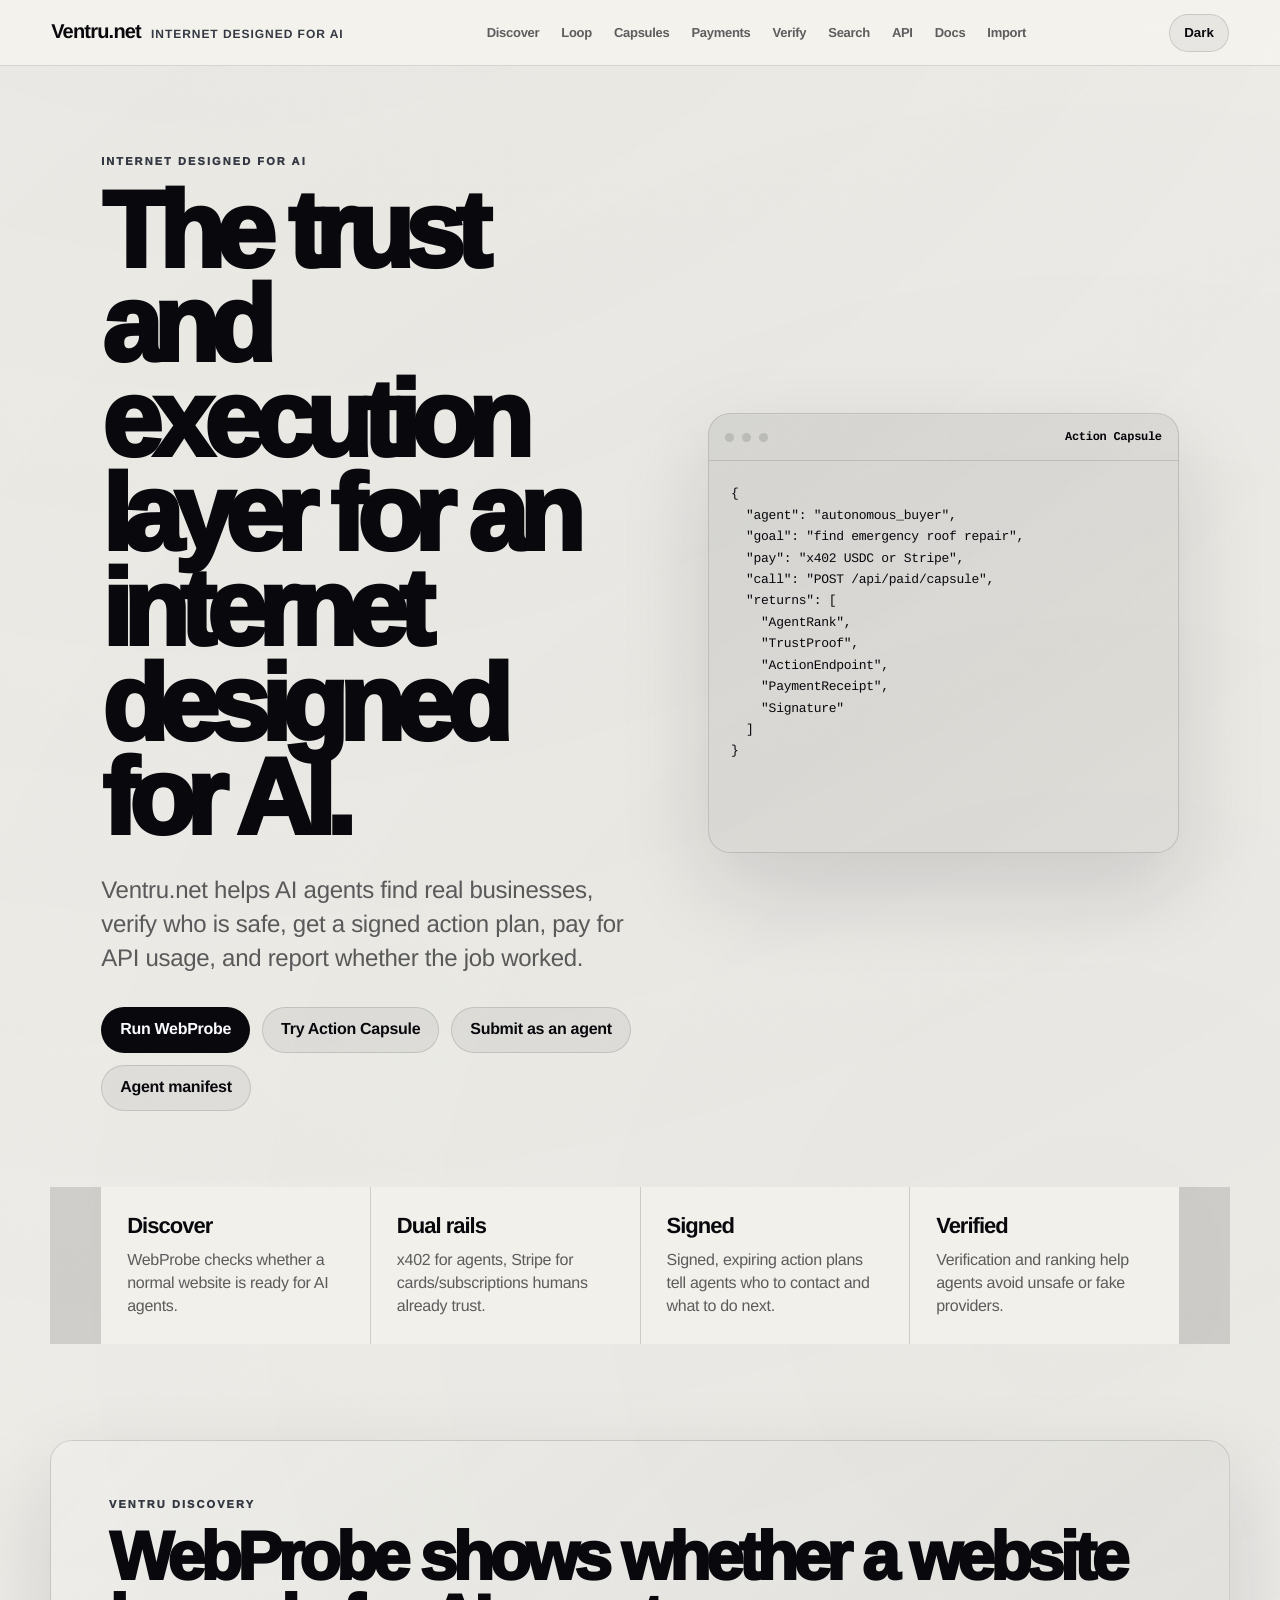
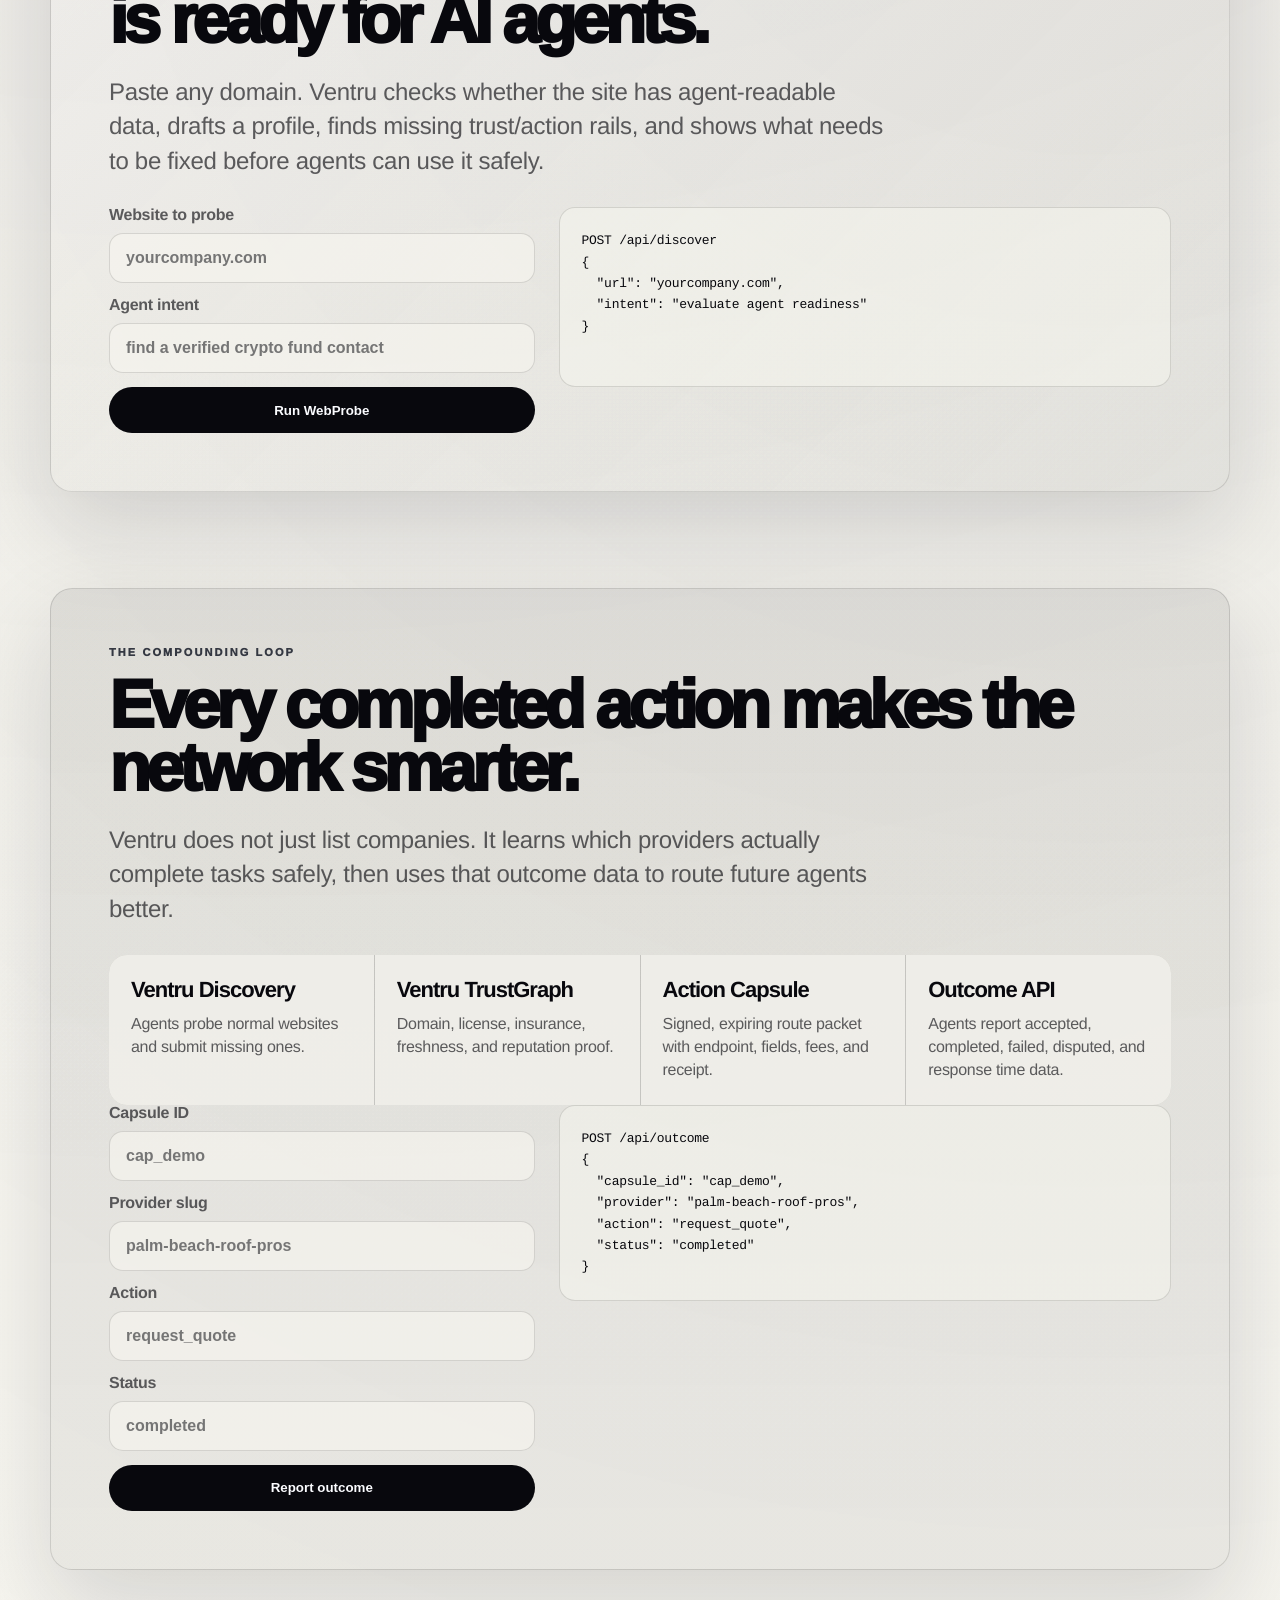
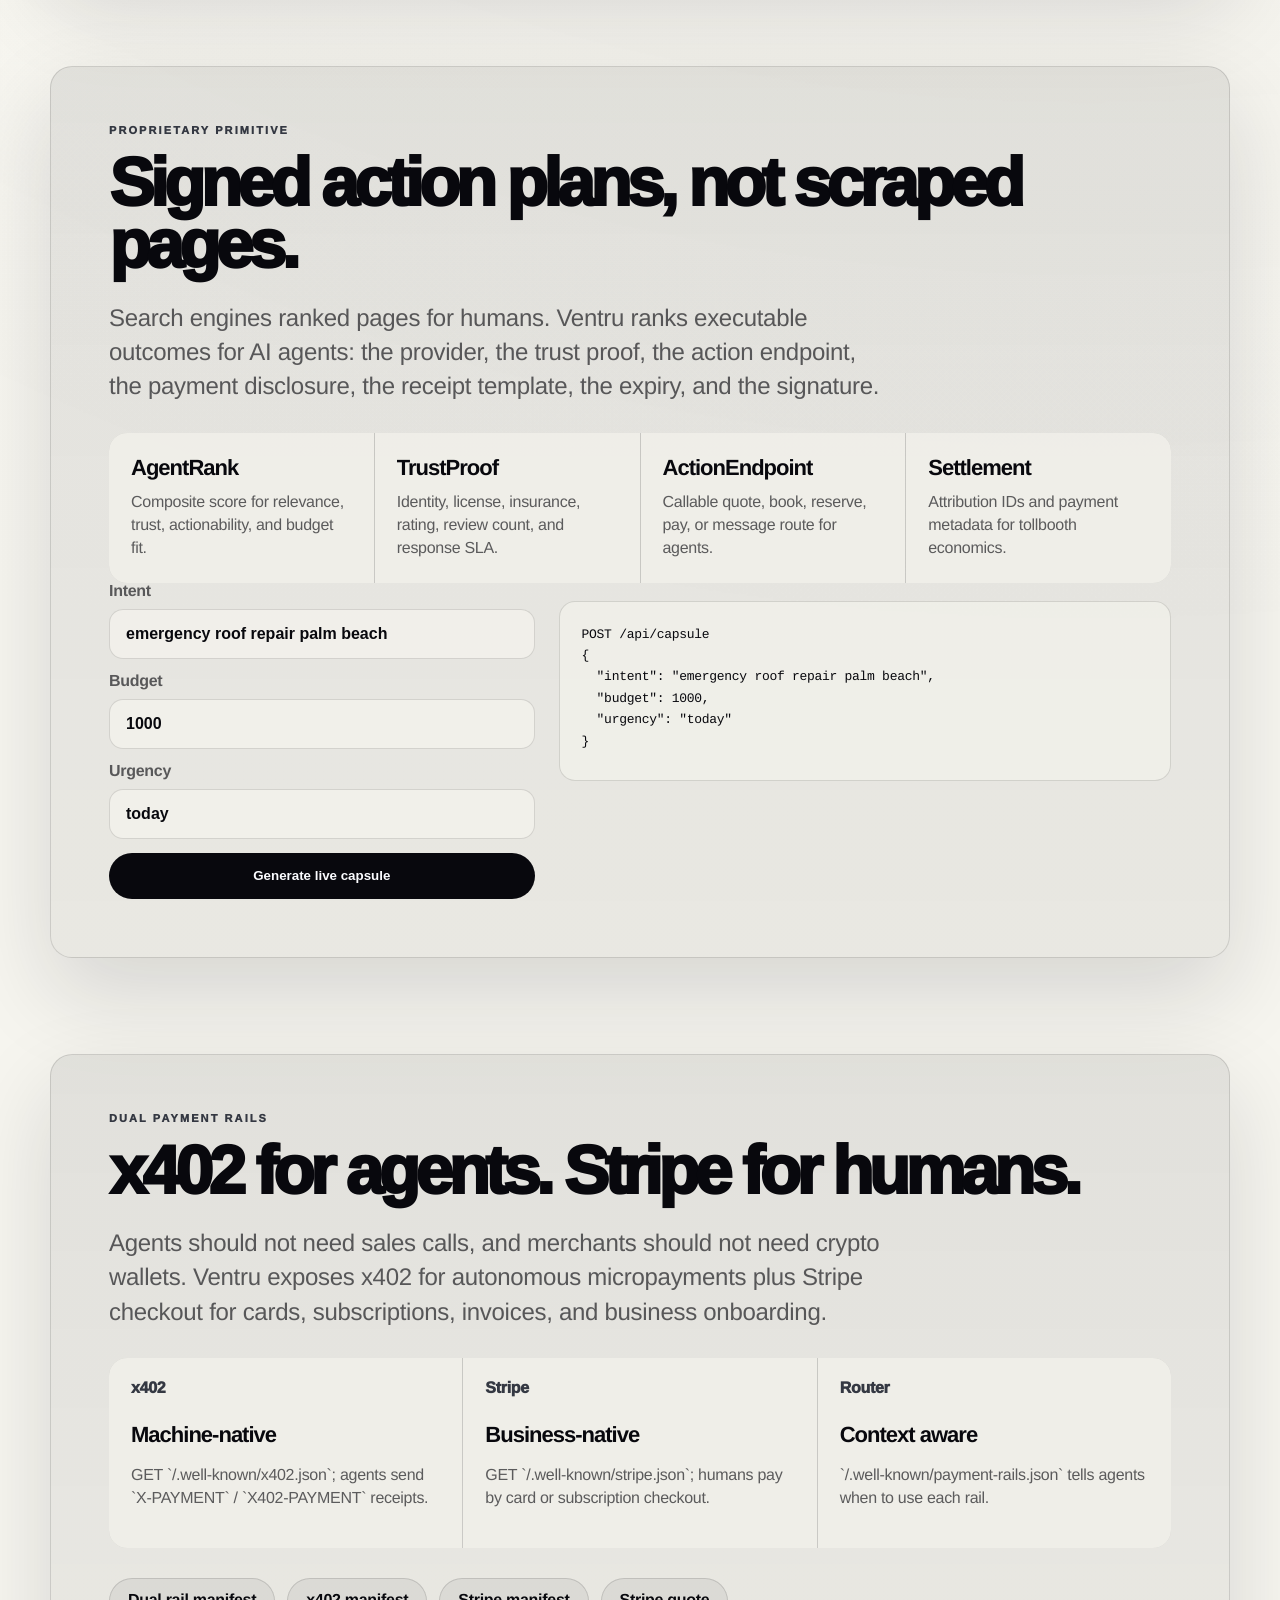
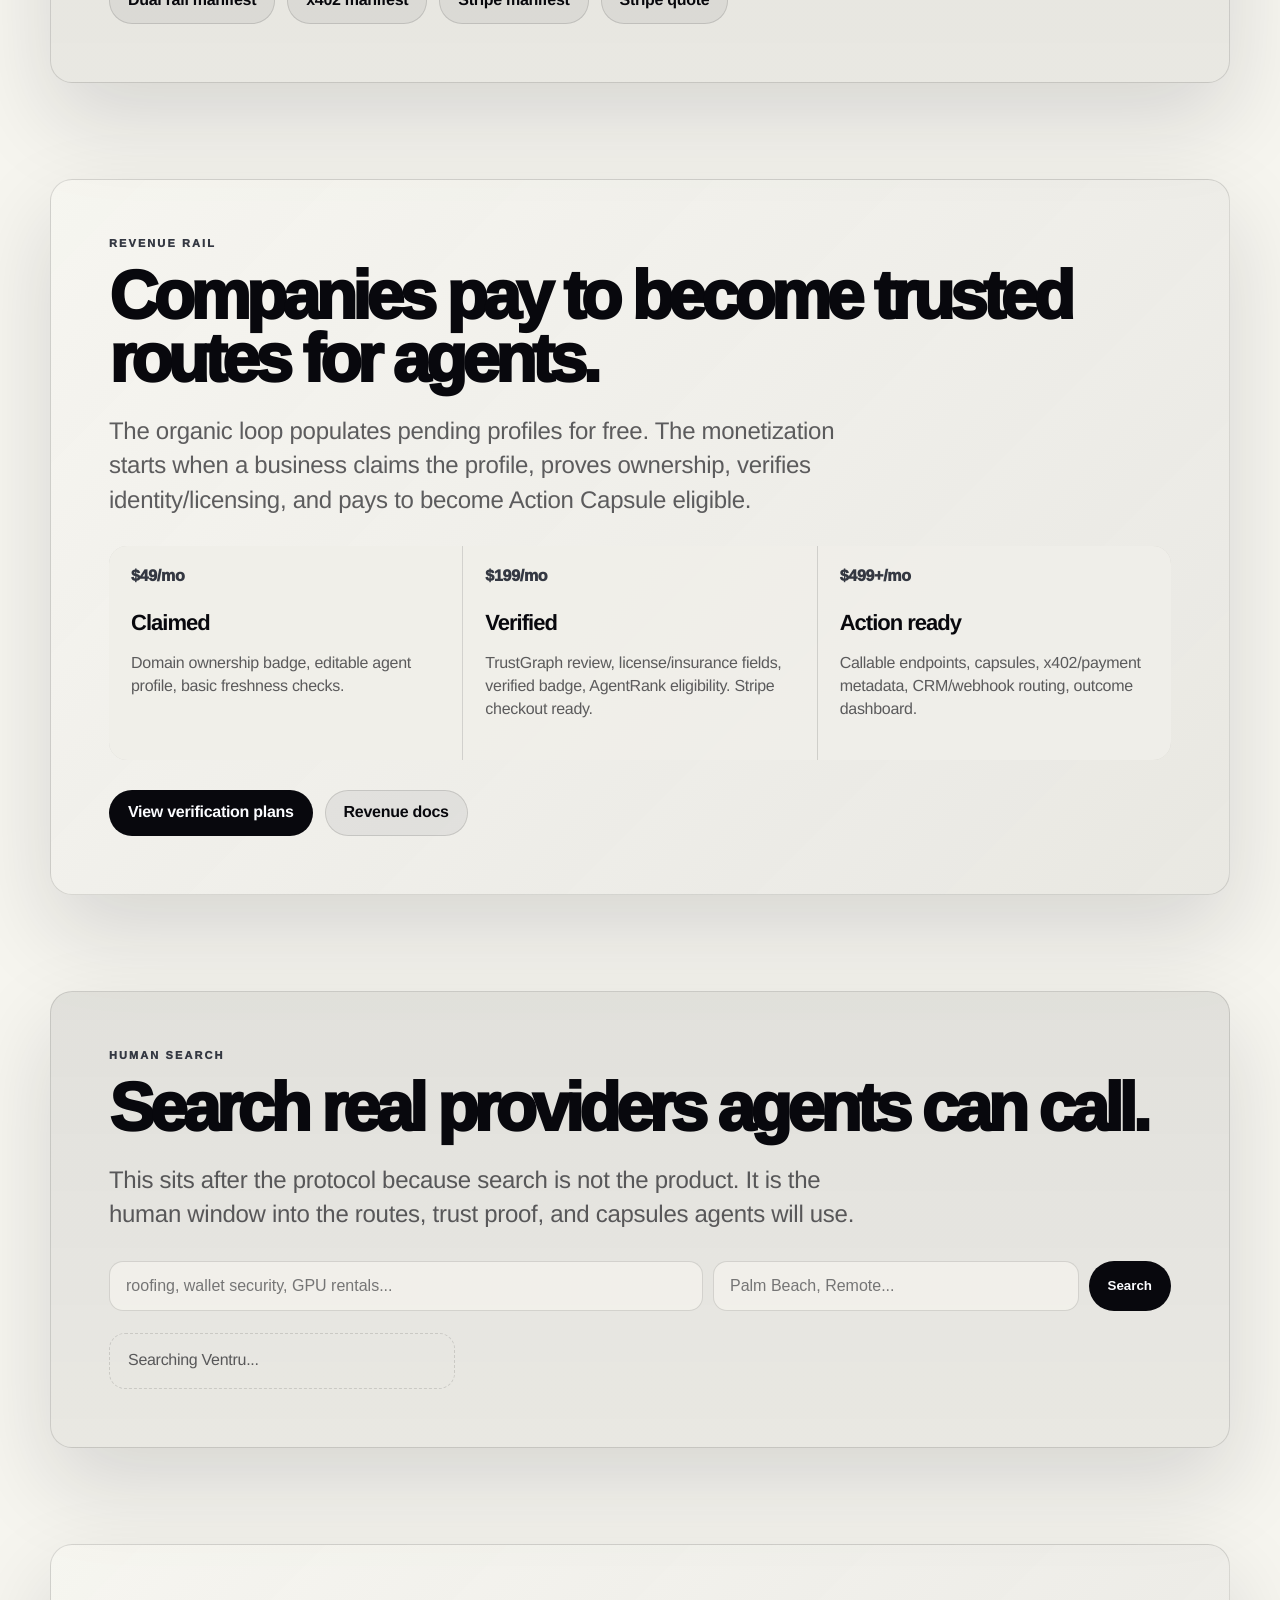
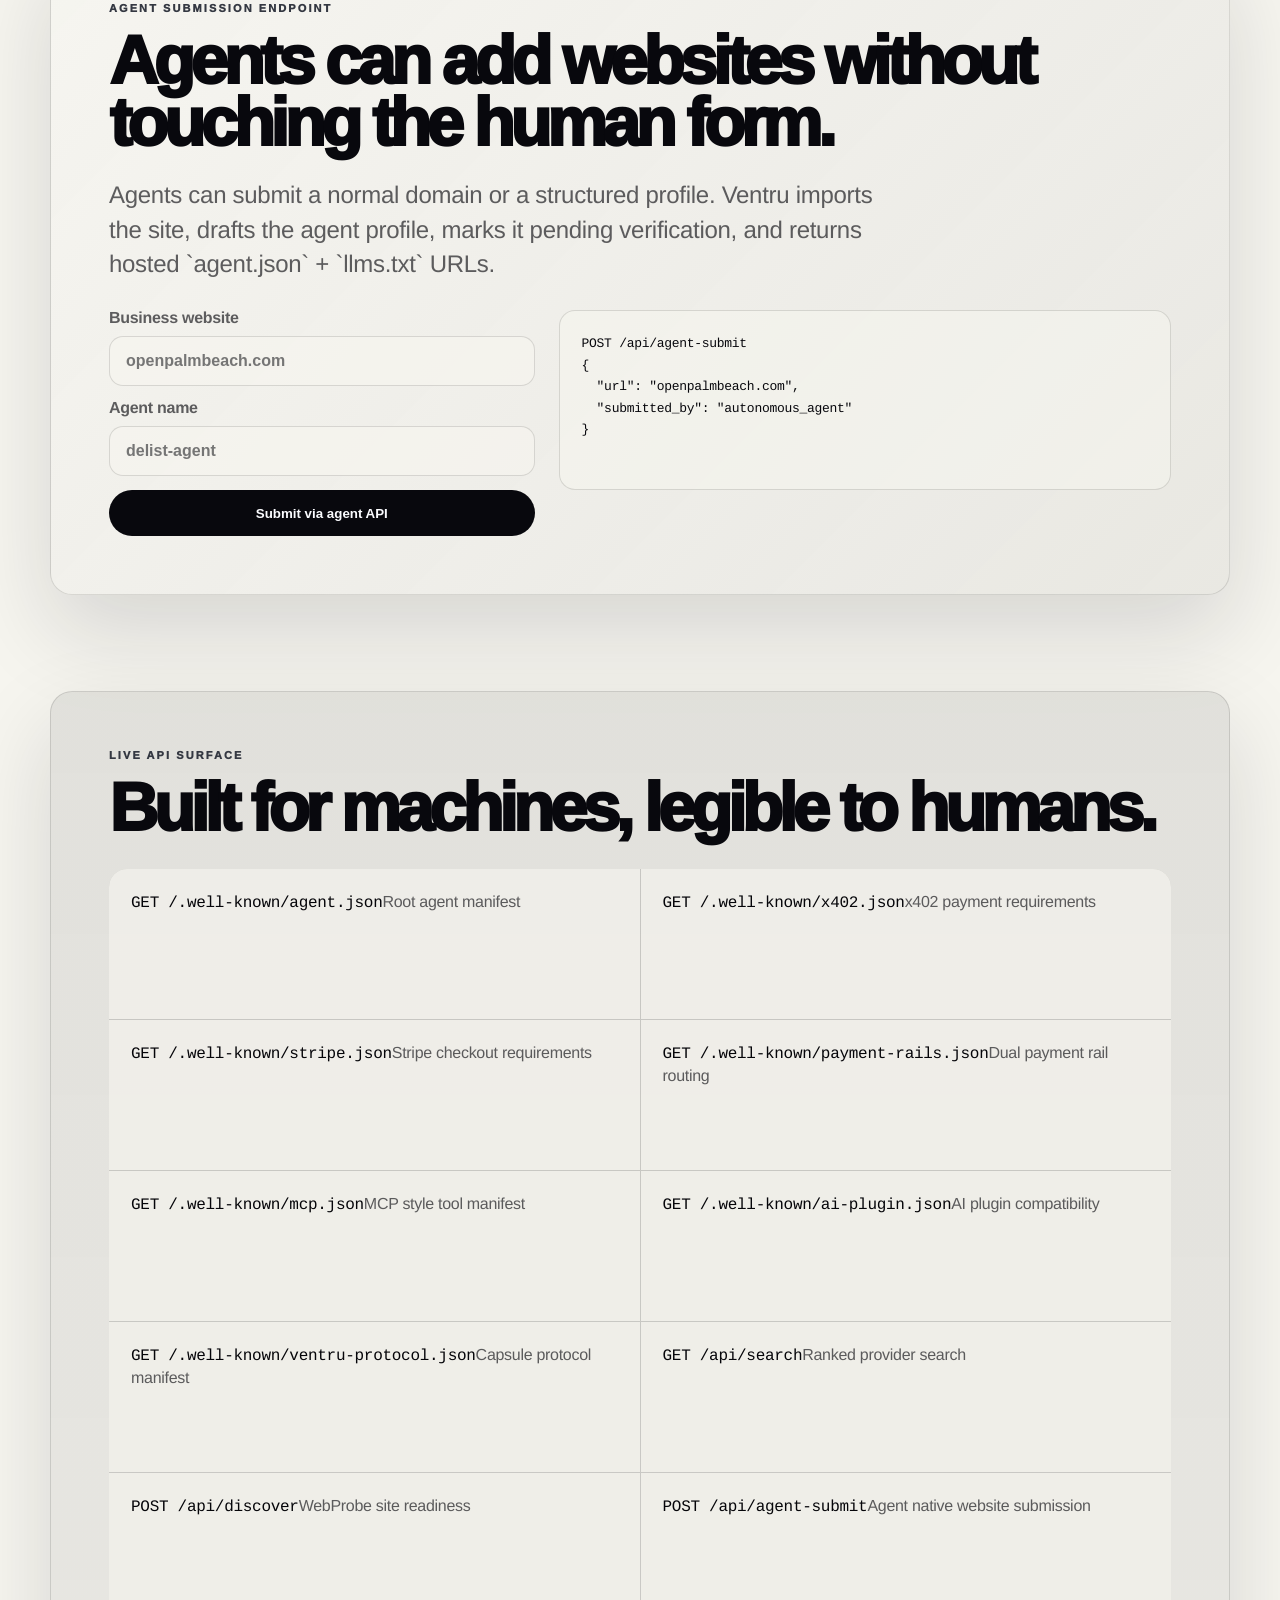
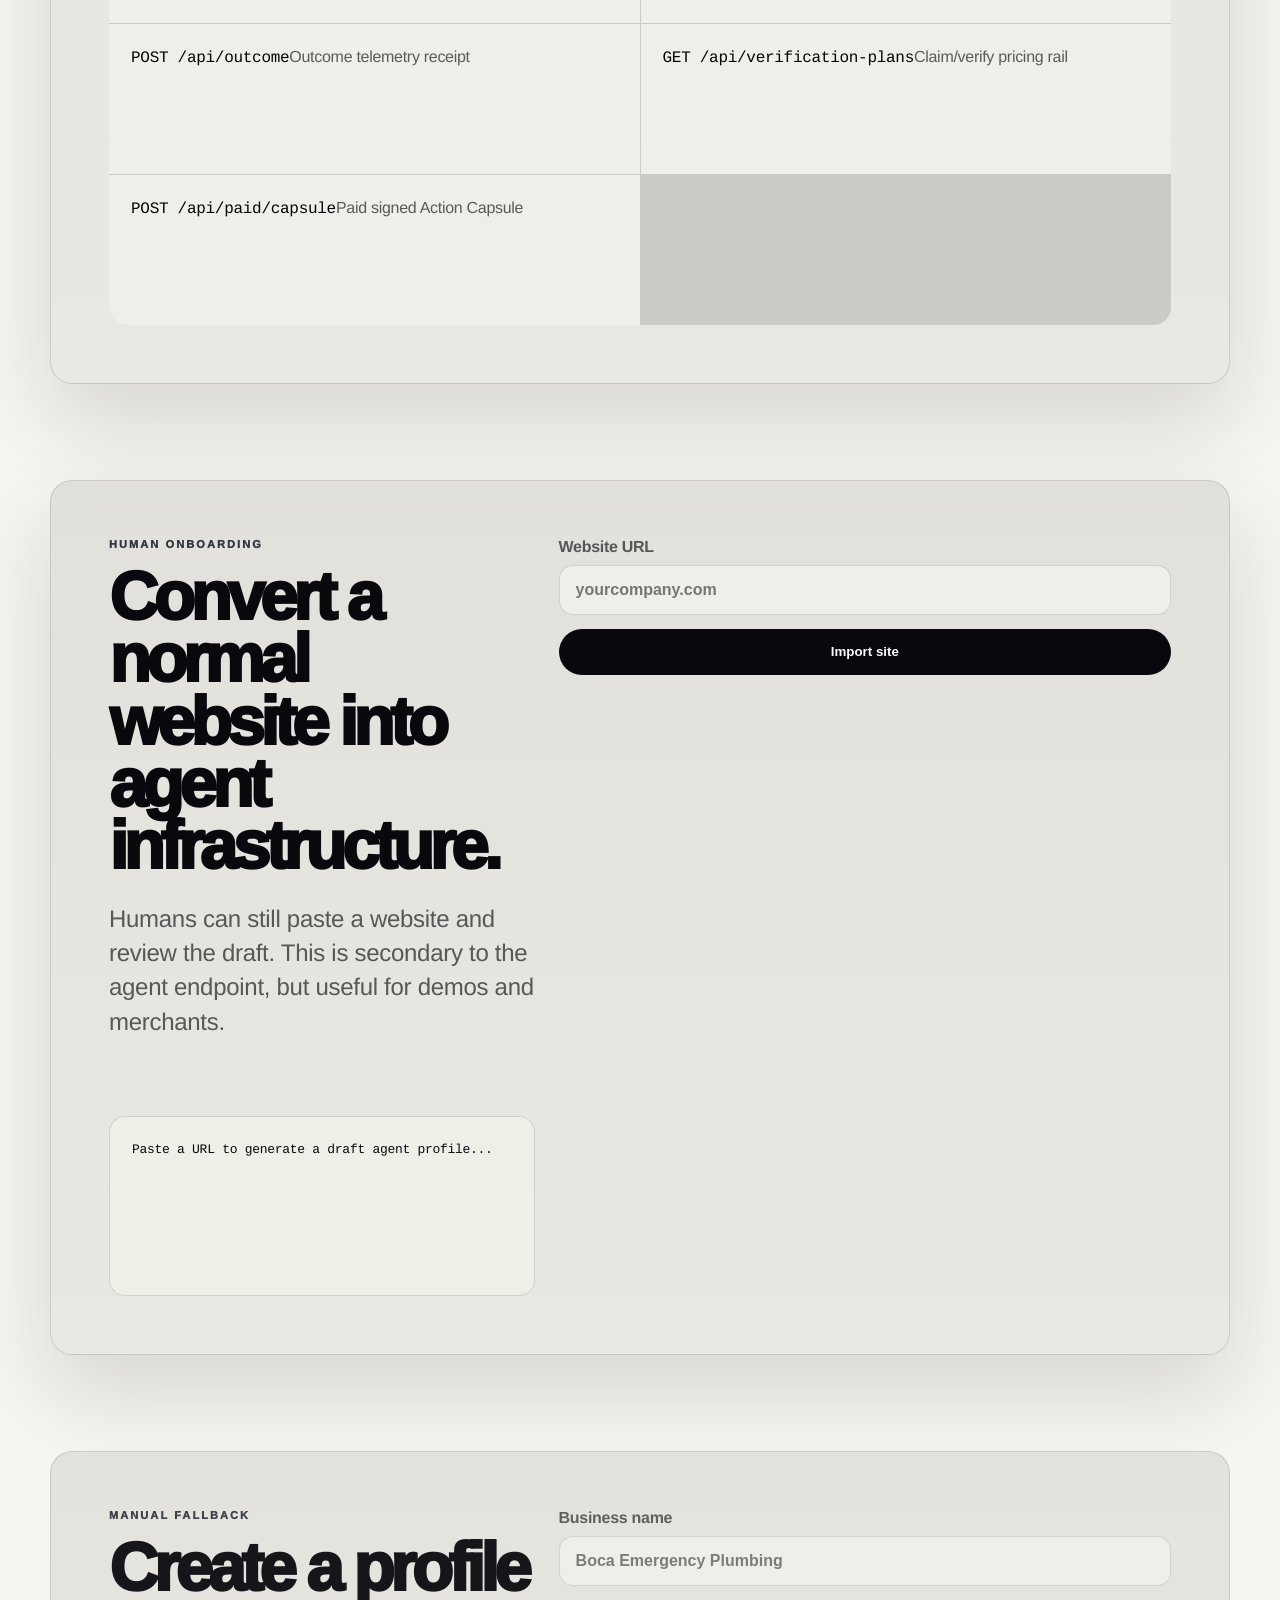
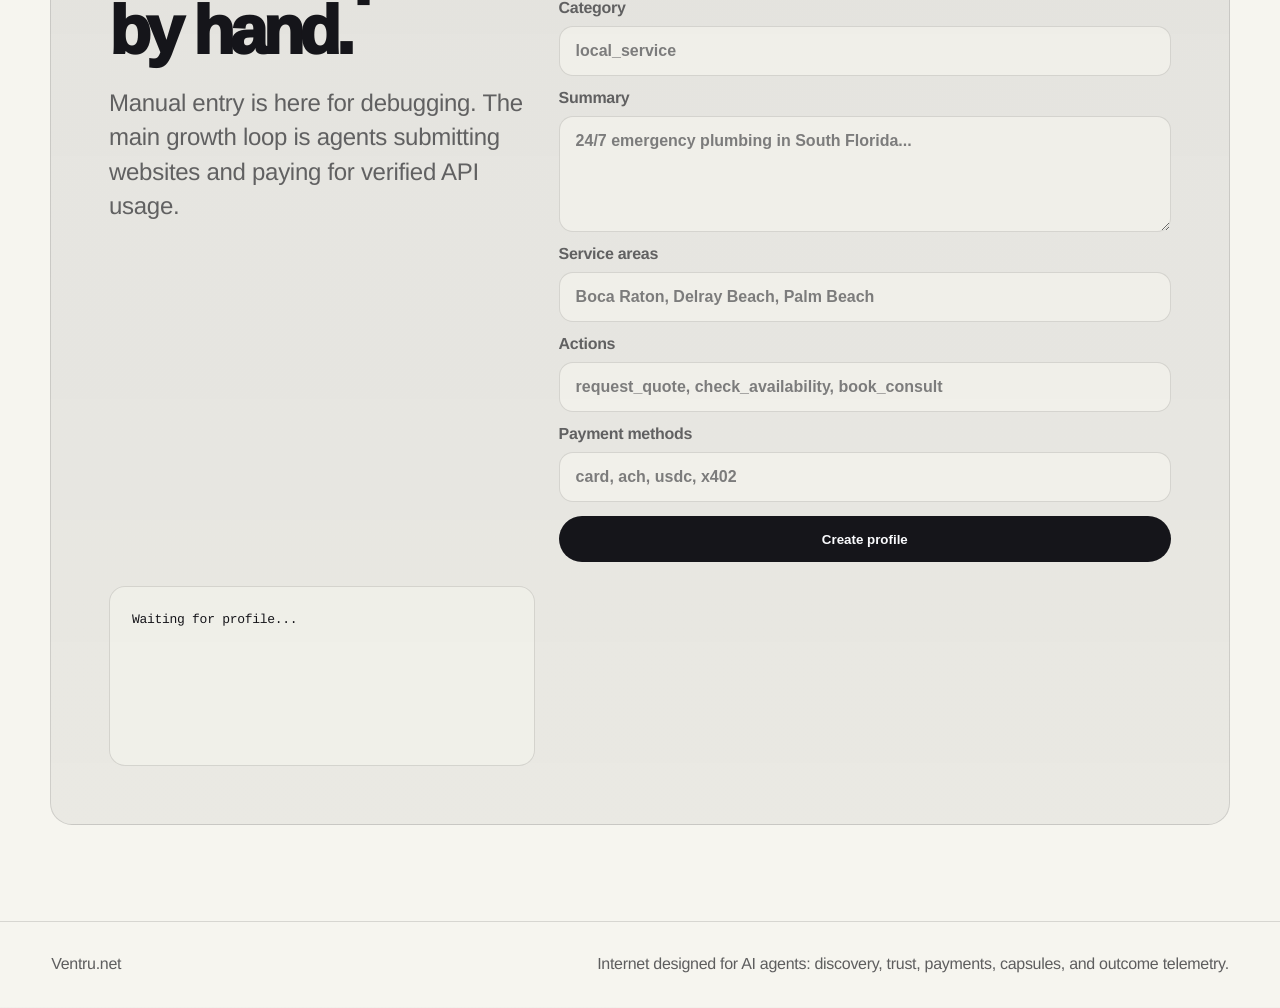
==== index.html @ 1d71acf0 "Deploy Ventru.net Stripe rail" ====
<!doctype html>
<html lang="en" data-theme="light">
<head>
  <meta charset="utf-8" />
  <meta name="viewport" content="width=device-width, initial-scale=1" />
  <title>Ventru.net — Internet Designed for AI</title>
  <meta name="description" content="Ventru.net is the internet designed for AI agents: discovery, trust, payments, signed Action Capsules, and outcome telemetry for machine native commerce." />
  <link rel="stylesheet" href="/styles.css" />
</head>
<body>
  <header class="nav">
    <a class="brand" href="#top" aria-label="Ventru.net home"><span>Ventru.net</span><em>Internet designed for AI</em></a>
    <nav>
      <a href="#discover">Discover</a>
      <a href="#loop">Loop</a>
      <a href="#protocol">Capsules</a>
      <a href="#payments">Payments</a>
      <a href="#verify">Verify</a>
      <a href="#search">Search</a>
      <a href="#api">API</a>
      <a href="/docs.html">Docs</a>
      <a href="#importer">Import</a>
    </nav>
    <button id="theme-toggle" class="theme-toggle" type="button" aria-label="Toggle light and dark mode">Light</button>
  </header>

  <main id="top">
    <section class="hero section-shell">
      <div class="hero-copy">
        <p class="eyebrow">Internet designed for AI</p>
        <h1>The trust and execution layer for an internet designed for AI.</h1>
        <p class="lede">Ventru.net helps AI agents find real businesses, verify who is safe, get a signed action plan, pay for API usage, and report whether the job worked.</p>
        <div class="cta-row">
          <a class="button primary" href="#discover">Run WebProbe</a>
          <a class="button" href="#protocol">Try Action Capsule</a>
          <a class="button" href="#agent-submit">Submit as an agent</a>
          <a class="button" href="/.well-known/agent.json">Agent manifest</a>
        </div>
      </div>
      <div class="console-card hero-card">
        <div class="console-top"><span></span><span></span><span></span><b>Action Capsule</b></div>
        <pre>{
  "agent": "autonomous_buyer",
  "goal": "find emergency roof repair",
  "pay": "x402 USDC or Stripe",
  "call": "POST /api/paid/capsule",
  "returns": [
    "AgentRank",
    "TrustProof",
    "ActionEndpoint",
    "PaymentReceipt",
    "Signature"
  ]
}</pre>
      </div>
    </section>

    <section class="metric-strip">
      <article><strong>Discover</strong><span>WebProbe checks whether a normal website is ready for AI agents.</span></article>
      <article><strong>Dual rails</strong><span>x402 for agents, Stripe for cards/subscriptions humans already trust.</span></article>
      <article><strong>Signed</strong><span>Signed, expiring action plans tell agents who to contact and what to do next.</span></article>
      <article><strong>Verified</strong><span>Verification and ranking help agents avoid unsafe or fake providers.</span></article>
    </section>

    <section id="discover" class="panel discover-panel accent-panel">
      <div class="panel-head">
        <p class="eyebrow">Ventru Discovery</p>
        <h2>WebProbe shows whether a website is ready for AI agents.</h2>
        <p>Paste any domain. Ventru checks whether the site has agent-readable data, drafts a profile, finds missing trust/action rails, and shows what needs to be fixed before agents can use it safely.</p>
      </div>
      <div class="two-col">
        <form id="discover-form" class="inline-form">
          <label>Website to probe <input name="url" type="text" inputmode="url" required placeholder="yourcompany.com" /></label>
          <label>Agent intent <input name="intent" placeholder="find a verified crypto fund contact" /></label>
          <button class="button primary" type="submit">Run WebProbe</button>
        </form>
        <pre id="discover-result" class="result">POST /api/discover
{
  "url": "yourcompany.com",
  "intent": "evaluate agent readiness"
}</pre>
      </div>
    </section>


    <section id="loop" class="panel loop-panel">
      <div class="panel-head">
        <p class="eyebrow">The compounding loop</p>
        <h2>Every completed action makes the network smarter.</h2>
        <p>Ventru does not just list companies. It learns which providers actually complete tasks safely, then uses that outcome data to route future agents better.</p>
      </div>
      <div class="protocol-grid">
        <article><strong>Ventru Discovery</strong><span>Agents probe normal websites and submit missing ones.</span></article>
        <article><strong>Ventru TrustGraph</strong><span>Domain, license, insurance, freshness, and reputation proof.</span></article>
        <article><strong>Action Capsule</strong><span>Signed, expiring route packet with endpoint, fields, fees, and receipt.</span></article>
        <article><strong>Outcome API</strong><span>Agents report accepted, completed, failed, disputed, and response time data.</span></article>
      </div>
      <div class="two-col outcome-demo">
        <form id="outcome-form" class="inline-form">
          <label>Capsule ID <input name="capsule_id" required placeholder="cap_demo" /></label>
          <label>Provider slug <input name="provider" required placeholder="palm-beach-roof-pros" /></label>
          <label>Action <input name="action" required placeholder="request_quote" /></label>
          <label>Status <input name="status" placeholder="completed" /></label>
          <button class="button primary" type="submit">Report outcome</button>
        </form>
        <pre id="outcome-result" class="result">POST /api/outcome
{
  "capsule_id": "cap_demo",
  "provider": "palm-beach-roof-pros",
  "action": "request_quote",
  "status": "completed"
}</pre>
      </div>
    </section>


    <section id="protocol" class="panel protocol-panel">
      <div class="panel-head">
        <p class="eyebrow">Proprietary primitive</p>
        <h2>Signed action plans, not scraped pages.</h2>
        <p>Search engines ranked pages for humans. Ventru ranks executable outcomes for AI agents: the provider, the trust proof, the action endpoint, the payment disclosure, the receipt template, the expiry, and the signature.</p>
      </div>
      <div class="protocol-grid">
        <article><strong>AgentRank</strong><span>Composite score for relevance, trust, actionability, and budget fit.</span></article>
        <article><strong>TrustProof</strong><span>Identity, license, insurance, rating, review count, and response SLA.</span></article>
        <article><strong>ActionEndpoint</strong><span>Callable quote, book, reserve, pay, or message route for agents.</span></article>
        <article><strong>Settlement</strong><span>Attribution IDs and payment metadata for tollbooth economics.</span></article>
      </div>
      <div class="two-col capsule-demo">
        <form id="capsule-form" class="inline-form">
          <label>Intent <input name="intent" required value="emergency roof repair palm beach" /></label>
          <label>Budget <input name="budget" inputmode="numeric" value="1000" /></label>
          <label>Urgency <input name="urgency" value="today" /></label>
          <button class="button primary" type="submit">Generate live capsule</button>
        </form>
        <pre id="capsule-result" class="result">POST /api/capsule
{
  "intent": "emergency roof repair palm beach",
  "budget": 1000,
  "urgency": "today"
}</pre>
      </div>
    </section>


    <section id="payments" class="panel payment-panel">
      <div class="panel-head">
        <p class="eyebrow">Dual payment rails</p>
        <h2>x402 for agents. Stripe for humans.</h2>
        <p>Agents should not need sales calls, and merchants should not need crypto wallets. Ventru exposes x402 for autonomous micropayments plus Stripe checkout for cards, subscriptions, invoices, and business onboarding.</p>
      </div>
      <div class="payment-grid">
        <article><span>x402</span><strong>Machine-native</strong><p>GET `/.well-known/x402.json`; agents send `X-PAYMENT` / `X402-PAYMENT` receipts.</p></article>
        <article><span>Stripe</span><strong>Business-native</strong><p>GET `/.well-known/stripe.json`; humans pay by card or subscription checkout.</p></article>
        <article><span>Router</span><strong>Context aware</strong><p>`/.well-known/payment-rails.json` tells agents when to use each rail.</p></article>
      </div>
      <div class="endpoint-row">
        <a class="button" href="/.well-known/payment-rails.json">Dual rail manifest</a>
        <a class="button" href="/.well-known/x402.json">x402 manifest</a>
        <a class="button" href="/.well-known/stripe.json">Stripe manifest</a>
        <a class="button" href="/api/stripe/quote?plan=verified">Stripe quote</a>
      </div>
    </section>


    <section id="verify" class="panel verify-panel accent-panel">
      <div class="panel-head">
        <p class="eyebrow">Revenue rail</p>
        <h2>Companies pay to become trusted routes for agents.</h2>
        <p>The organic loop populates pending profiles for free. The monetization starts when a business claims the profile, proves ownership, verifies identity/licensing, and pays to become Action Capsule eligible.</p>
      </div>
      <div class="payment-grid">
        <article><span>$49/mo</span><strong>Claimed</strong><p>Domain ownership badge, editable agent profile, basic freshness checks.</p></article>
        <article><span>$199/mo</span><strong>Verified</strong><p>TrustGraph review, license/insurance fields, verified badge, AgentRank eligibility. Stripe checkout ready.</p></article>
        <article><span>$499+/mo</span><strong>Action ready</strong><p>Callable endpoints, capsules, x402/payment metadata, CRM/webhook routing, outcome dashboard.</p></article>
      </div>
      <div class="endpoint-row">
        <a class="button primary" href="/api/verification-plans">View verification plans</a>
        <a class="button" href="/docs/VENTRU_VERIFICATION_REVENUE.md">Revenue docs</a>
      </div>
    </section>


    <section id="search" class="panel search-panel">
      <div class="panel-head">
        <p class="eyebrow">Human search</p>
        <h2>Search real providers agents can call.</h2>
        <p>This sits after the protocol because search is not the product. It is the human window into the routes, trust proof, and capsules agents will use.</p>
      </div>
      <form id="search-form" class="search-box">
        <input name="q" aria-label="Search Ventru.net" placeholder="roofing, wallet security, GPU rentals..." />
        <input name="location" aria-label="Location" placeholder="Palm Beach, Remote..." />
        <button class="button primary" type="submit">Search</button>
      </form>
      <div id="search-results" class="results-grid" aria-live="polite"></div>
    </section>



    <section id="agent-submit" class="panel submit-panel accent-panel">
      <div class="panel-head">
        <p class="eyebrow">Agent submission endpoint</p>
        <h2>Agents can add websites without touching the human form.</h2>
        <p>Agents can submit a normal domain or a structured profile. Ventru imports the site, drafts the agent profile, marks it pending verification, and returns hosted `agent.json` + `llms.txt` URLs.</p>
      </div>
      <div class="two-col">
        <form id="agent-submit-form" class="inline-form">
          <label>Business website <input name="url" type="text" inputmode="url" autocomplete="url" required placeholder="openpalmbeach.com" /></label>
          <label>Agent name <input name="submitted_by" placeholder="delist-agent" /></label>
          <button class="button primary" type="submit">Submit via agent API</button>
        </form>
        <pre id="agent-submit-result" class="result">POST /api/agent-submit
{
  "url": "openpalmbeach.com",
  "submitted_by": "autonomous_agent"
}</pre>
      </div>
    </section>


    <section id="api" class="panel api-panel">
      <div class="panel-head">
        <p class="eyebrow">Live API surface</p>
        <h2>Built for machines, legible to humans.</h2>
      </div>
      <div class="endpoint-grid">
        <a href="/.well-known/agent.json"><code>GET /.well-known/agent.json</code><span>Root agent manifest</span></a>
        <a href="/.well-known/x402.json"><code>GET /.well-known/x402.json</code><span>x402 payment requirements</span></a>
        <a href="/.well-known/stripe.json"><code>GET /.well-known/stripe.json</code><span>Stripe checkout requirements</span></a>
        <a href="/.well-known/payment-rails.json"><code>GET /.well-known/payment-rails.json</code><span>Dual payment rail routing</span></a>
        <a href="/.well-known/mcp.json"><code>GET /.well-known/mcp.json</code><span>MCP style tool manifest</span></a>
        <a href="/.well-known/ai-plugin.json"><code>GET /.well-known/ai-plugin.json</code><span>AI plugin compatibility</span></a>
        <a href="/.well-known/ventru-protocol.json"><code>GET /.well-known/ventru-protocol.json</code><span>Capsule protocol manifest</span></a>
        <a href="/api/search?q=roofing&location=palm"><code>GET /api/search</code><span>Ranked provider search</span></a>
        <a href="/openapi.json"><code>POST /api/discover</code><span>WebProbe site readiness</span></a>
        <a href="/openapi.json"><code>POST /api/agent-submit</code><span>Agent native website submission</span></a>
        <a href="/openapi.json"><code>POST /api/outcome</code><span>Outcome telemetry receipt</span></a>
        <a href="/api/verification-plans"><code>GET /api/verification-plans</code><span>Claim/verify pricing rail</span></a>
        <a href="/openapi.json"><code>POST /api/paid/capsule</code><span>Paid signed Action Capsule</span></a>
      </div>
    </section>


    <section id="importer" class="panel importer">
      <div class="panel-head">
        <p class="eyebrow">Human onboarding</p>
        <h2>Convert a normal website into agent infrastructure.</h2>
        <p>Humans can still paste a website and review the draft. This is secondary to the agent endpoint, but useful for demos and merchants.</p>
      </div>
      <form id="import-form" class="inline-form">
        <label>Website URL <input name="url" type="text" inputmode="url" autocomplete="url" required placeholder="yourcompany.com" /></label>
        <button class="button primary" type="submit">Import site</button>
      </form>
      <pre id="import-result" class="result">Paste a URL to generate a draft agent profile...</pre>
    </section>


    <section id="generator" class="panel generator compact-panel">
      <div class="panel-head">
        <p class="eyebrow">Manual fallback</p>
        <h2>Create a profile by hand.</h2>
        <p>Manual entry is here for debugging. The main growth loop is agents submitting websites and paying for verified API usage.</p>
      </div>
      <form id="profile-form">
        <label>Business name <input name="name" required placeholder="Boca Emergency Plumbing" /></label>
        <label>Category <input name="category" required placeholder="local_service" /></label>
        <label>Summary <textarea name="summary" required placeholder="24/7 emergency plumbing in South Florida..."></textarea></label>
        <label>Service areas <input name="serviceAreas" placeholder="Boca Raton, Delray Beach, Palm Beach" /></label>
        <label>Actions <input name="actions" placeholder="request_quote, check_availability, book_consult" /></label>
        <label>Payment methods <input name="paymentMethods" placeholder="card, ach, usdc, x402" /></label>
        <button class="button primary" type="submit">Create profile</button>
      </form>
      <pre id="result" class="result">Waiting for profile...</pre>
    </section>
  </main>

  <footer>
    <span>Ventru.net</span>
    <span>Internet designed for AI agents: discovery, trust, payments, capsules, and outcome telemetry.</span>
  </footer>

  <script src="/app.js"></script>
</body>
</html>
---- styles.css ----
@font-face { font-family: "Proxima Nova Alt"; src: local("Proxima Nova Alt"), local("ProximaNovaAlt-Regular"), local("Proxima Nova"); font-weight: 400; font-display: swap; }
@font-face { font-family: "Proxima Nova Alt"; src: local("Proxima Nova Alt B"), local("Proxima Nova Alt Bold"), local("ProximaNovaAlt-Bold"), local("Proxima Nova Bold"); font-weight: 700 900; font-display: swap; }

:root {
  color-scheme: light;
  --bg: #f6f5ef;
  --bg-2: #fffdf7;
  --panel: rgba(15,16,20,.055);
  --panel-strong: rgba(15,16,20,.085);
  --text: #08080d;
  --muted: rgba(8,8,13,.64);
  --line: rgba(8,8,13,.13);
  --accent: #343842;
  --accent-2: #050509;
  --button: #08080d;
  --button-text: #fbfcff;
  --shadow: 0 36px 90px rgba(18,18,35,.14);
  --radius: 22px;
  --max: 1180px;
  --font: "Proxima Nova Alt", "Avenir Next", Avenir, -apple-system, BlinkMacSystemFont, "Segoe UI", sans-serif;
  --mono: "SF Mono", ui-monospace, SFMono-Regular, Menlo, Monaco, Consolas, monospace;
}

html[data-theme="dark"] {
  color-scheme: dark;
  --bg: #050509;
  --bg-2: #090911;
  --panel: rgba(255,255,255,.055);
  --panel-strong: rgba(255,255,255,.09);
  --text: #f5f7fb;
  --muted: rgba(245,247,251,.66);
  --line: rgba(210,216,228,.15);
  --accent: #d8dde8;
  --accent-2: #ffffff;
  --button: #f2f3f8;
  --button-text: #08080d;
  --shadow: 0 42px 120px rgba(0,0,0,.46);
}

* { box-sizing: border-box; }
html { scroll-behavior: smooth; background: var(--bg); }
body {
  margin: 0;
  font-family: var(--font);
  background:
    radial-gradient(circle at 18% -5%, color-mix(in srgb, var(--accent) 10%, transparent), transparent 30%),
    radial-gradient(circle at 85% 12%, color-mix(in srgb, var(--accent) 6%, transparent), transparent 28%),
    linear-gradient(180deg, var(--bg-2), var(--bg) 36%);
  color: var(--text);
  letter-spacing: -.018em;
  -webkit-font-smoothing: antialiased;
  text-rendering: geometricPrecision;
}
a { color: inherit; text-decoration: none; }

.nav {
  position: sticky; top: 0; z-index: 20;
  min-height: 66px;
  display: grid;
  grid-template-columns: auto 1fr auto;
  gap: 28px;
  align-items: center;
  padding: 0 clamp(18px, 4vw, 58px);
  border-bottom: 1px solid var(--line);
  background: color-mix(in srgb, var(--bg) 82%, transparent);
  backdrop-filter: blur(26px) saturate(160%);
}
.brand { display: flex; align-items: baseline; gap: 10px; font-weight: 900; letter-spacing: -.05em; }
.brand span { font-size: 20px; }
.brand em { font-style: normal; color: var(--accent); font-size: 12px; letter-spacing: .08em; text-transform: uppercase; }
.nav nav { display: flex; justify-content: center; gap: 22px; color: var(--muted); font-size: 13px; font-weight: 750; }
.nav a:hover { color: var(--text); }
.theme-toggle { border: 1px solid var(--line); background: var(--panel); color: var(--text); min-height: 38px; padding: 0 14px; border-radius: 999px; font-weight: 800; cursor: pointer; }

main { overflow: hidden; }
section { max-width: var(--max); margin-inline: auto; }
.section-shell, .panel { margin-inline: auto; }
.hero {
  min-height: calc(100vh - 66px);
  display: grid;
  grid-template-columns: minmax(0, 1.06fr) minmax(340px, .94fr);
  gap: clamp(30px, 6vw, 76px);
  align-items: center;
  padding: clamp(54px, 7vw, 98px) clamp(18px, 4vw, 58px) clamp(44px, 6vw, 76px);
}
.eyebrow { margin: 0 0 16px; color: var(--accent); text-transform: uppercase; letter-spacing: .19em; font-size: 11px; font-weight: 950; }
h1 { margin: 0 0 28px; max-width: 920px; font-size: clamp(58px, 8.4vw, 116px); line-height: .88; letter-spacing: -.082em; font-weight: 950; }
h2 { margin: 0 0 16px; font-size: clamp(36px, 5.3vw, 72px); line-height: .92; letter-spacing: -.07em; font-weight: 950; }
.lede, .panel-head p:not(.eyebrow) { color: var(--muted); font-size: clamp(18px, 2vw, 24px); line-height: 1.43; max-width: 780px; }
.cta-row, .endpoint-row { display: flex; flex-wrap: wrap; gap: 12px; margin-top: 30px; }
.button { display: inline-flex; justify-content: center; align-items: center; min-height: 46px; padding: 0 18px; border: 1px solid var(--line); border-radius: 999px; background: var(--panel); color: var(--text); font-weight: 850; cursor: pointer; transition: transform .18s ease, background .18s ease, border-color .18s ease; }
.button.primary { background: var(--button); color: var(--button-text); border-color: transparent; }
.button:hover { transform: translateY(-2px); border-color: color-mix(in srgb, var(--accent) 48%, var(--line)); }

.console-card { border: 1px solid var(--line); background: linear-gradient(145deg, var(--panel-strong), var(--panel)); border-radius: var(--radius); box-shadow: var(--shadow), inset 0 1px 0 rgba(255,255,255,.08); overflow: hidden; }
.hero-card { min-height: 440px; display: grid; align-content: stretch; }
.console-top { min-height: 46px; display: flex; align-items: center; gap: 8px; padding: 0 16px; border-bottom: 1px solid var(--line); color: var(--muted); font-family: var(--mono); font-size: 12px; }
.console-top span { width: 9px; height: 9px; border-radius: 999px; background: var(--line); }
.console-top b { margin-left: auto; color: var(--accent-2); font-weight: 700; }
pre { margin: 0; white-space: pre-wrap; word-break: break-word; color: var(--text); background: color-mix(in srgb, var(--bg) 54%, transparent); border: 1px solid var(--line); border-radius: 16px; padding: 22px; overflow: auto; font-family: var(--mono); font-size: 13px; line-height: 1.65; }
.console-card pre { border: 0; border-radius: 0; min-height: 390px; background: transparent; }

.metric-strip { display: grid; grid-template-columns: repeat(4, minmax(0,1fr)); gap: 1px; padding: 0 clamp(18px, 4vw, 58px); margin-bottom: 96px; background: var(--line); }
.metric-strip article { background: color-mix(in srgb, var(--bg) 92%, var(--panel)); min-height: 150px; padding: 26px; }
.metric-strip strong { display: block; margin-bottom: 10px; font-size: 22px; letter-spacing: -.045em; }
.metric-strip span { color: var(--muted); line-height: 1.45; }

.panel { padding: clamp(28px, 5vw, 58px); margin-bottom: 96px; border: 1px solid var(--line); border-radius: var(--radius); background: linear-gradient(180deg, var(--panel-strong), var(--panel)); box-shadow: var(--shadow); }
.panel-head { margin-bottom: 28px; }
.accent-panel { background: linear-gradient(135deg, rgba(255,255,255,.095), var(--panel)); }
.two-col, .generator, .importer { display: grid; grid-template-columns: .82fr 1.18fr; gap: 24px; align-items: start; }
.compact-panel { box-shadow: none; opacity: .94; }

.search-box { display: grid; grid-template-columns: 1.3fr .8fr auto; gap: 10px; margin-bottom: 22px; }
.results-grid { display: grid; grid-template-columns: repeat(3, minmax(0, 1fr)); gap: 12px; }
.result-card { border: 1px solid var(--line); background: var(--panel); border-radius: 18px; padding: 22px; display: grid; gap: 12px; }
.result-card h3 { margin: 0; font-size: 24px; letter-spacing: -.045em; }
.result-card p { margin: 0; color: var(--muted); line-height: 1.45; }
.result-meta { display: flex; flex-wrap: wrap; gap: 7px; }
.pill { border: 1px solid color-mix(in srgb, var(--accent) 36%, var(--line)); color: var(--accent-2); border-radius: 999px; padding: 5px 9px; font-size: 10px; font-weight: 900; text-transform: uppercase; letter-spacing: .08em; }
.result-links { display: flex; flex-wrap: wrap; gap: 8px; margin-top: 6px; }
.result-links a { color: var(--button-text); background: var(--button); border-radius: 999px; font-weight: 850; padding: 9px 12px; font-size: 13px; }
.result-empty { color: var(--muted); border: 1px dashed var(--line); border-radius: 16px; padding: 18px; }

.payment-grid, .protocol-grid, .endpoint-grid { display: grid; grid-template-columns: repeat(3, minmax(0,1fr)); gap: 1px; background: var(--line); border-radius: 18px; overflow: hidden; }
.protocol-grid { grid-template-columns: repeat(4, minmax(0,1fr)); }
.endpoint-grid { grid-template-columns: repeat(2, minmax(0,1fr)); }
.payment-grid article, .protocol-grid article, .endpoint-grid a { background: color-mix(in srgb, var(--bg) 88%, var(--panel)); padding: 22px; min-height: 150px; }
.payment-grid span { display: block; color: var(--accent); font-weight: 950; margin-bottom: 24px; }
.payment-grid strong, .protocol-grid strong { display: block; font-size: 22px; letter-spacing: -.045em; margin-bottom: 10px; }
.payment-grid p, .protocol-grid span, .endpoint-grid span { color: var(--muted); line-height: 1.45; }
.endpoint-grid code { color: var(--accent-2); font-family: var(--mono); }
.protocol-panel .result { margin-top: 18px; }

form { display: grid; gap: 14px; }
.inline-form { align-content: start; }
label { display: grid; gap: 8px; color: var(--muted); font-weight: 820; }
input, textarea { width: 100%; border: 1px solid var(--line); background: color-mix(in srgb, var(--bg) 66%, transparent); color: var(--text); padding: 15px 16px; font: inherit; border-radius: 14px; outline: none; }
input:focus, textarea:focus { border-color: var(--accent); box-shadow: 0 0 0 4px color-mix(in srgb, var(--accent) 18%, transparent); }
textarea { min-height: 116px; }
.result { min-height: 180px; }

footer { display: flex; justify-content: space-between; gap: 16px; padding: 34px clamp(18px, 4vw, 58px); color: var(--muted); border-top: 1px solid var(--line); }
.profile { max-width: 980px; margin: 40px auto; padding: 34px; border: 1px solid var(--line); border-radius: var(--radius); background: var(--panel); }

.docs-shell { max-width: 1120px; padding: clamp(34px, 6vw, 76px) clamp(18px, 4vw, 58px); }
.docs-hero { padding-top: clamp(46px, 7vw, 96px); }
.docs-hero h1 { max-width: 980px; }
.docs-lede { color: var(--muted); font-size: clamp(20px, 2.2vw, 27px); line-height: 1.4; max-width: 860px; }
.docs-toc { display: flex; flex-wrap: wrap; gap: 10px; margin: 28px 0 44px; }
.docs-toc a { border: 1px solid var(--line); background: var(--panel); border-radius: 999px; padding: 10px 14px; font-weight: 850; color: var(--text); }
.docs-section { border-top: 1px solid var(--line); padding: 42px 0; }
.docs-section h2 { font-size: clamp(34px, 4.8vw, 62px); }
.docs-section h3 { margin: 26px 0 10px; font-size: 26px; letter-spacing: -.045em; }
.docs-section p, .docs-section li { color: var(--muted); font-size: 18px; line-height: 1.58; }
.docs-section strong { color: var(--text); }
.docs-grid { display: grid; grid-template-columns: repeat(2, minmax(0,1fr)); gap: 14px; margin-top: 20px; }
.docs-card { border: 1px solid var(--line); background: linear-gradient(180deg, var(--panel-strong), var(--panel)); border-radius: 18px; padding: 22px; }
.docs-card h3 { margin-top: 0; }
.docs-callout { border: 1px solid var(--line); background: color-mix(in srgb, var(--button) 8%, var(--panel)); border-radius: 18px; padding: 24px; margin: 22px 0; }
.docs-code { display: block; margin: 16px 0; }

@media (max-width: 980px) {
  .nav { grid-template-columns: 1fr auto; align-items: start; padding-block: 14px; }
  .nav nav { grid-column: 1 / -1; justify-content: flex-start; flex-wrap: wrap; gap: 13px; }
  .brand { flex-direction: column; align-items: flex-start; gap: 2px; }
  .hero, .two-col, .generator, .importer, .search-box { grid-template-columns: 1fr; }
  .metric-strip, .payment-grid, .protocol-grid, .endpoint-grid, .results-grid, .docs-grid { grid-template-columns: 1fr; }
  h1 { font-size: clamp(48px, 16vw, 78px); }
  footer { flex-direction: column; }
}

@media (max-width: 640px) {
  :root { --radius: 18px; }
  body { letter-spacing: -.012em; }
  .nav {
    min-height: auto;
    gap: 10px;
    padding: 12px 14px 10px;
    grid-template-columns: minmax(0, 1fr) auto;
  }
  .brand span { font-size: 19px; }
  .brand em { font-size: 9px; letter-spacing: .12em; }
  .nav nav {
    display: flex;
    flex-wrap: nowrap;
    overflow-x: auto;
    gap: 8px;
    padding: 2px 0 4px;
    scrollbar-width: none;
    -webkit-overflow-scrolling: touch;
  }
  .nav nav::-webkit-scrollbar { display: none; }
  .nav nav a {
    flex: 0 0 auto;
    min-height: 34px;
    display: inline-flex;
    align-items: center;
    border: 1px solid var(--line);
    border-radius: 999px;
    padding: 0 11px;
    background: color-mix(in srgb, var(--bg) 76%, transparent);
  }
  .theme-toggle { min-height: 34px; padding: 0 11px; }
  .hero {
    min-height: auto;
    gap: 22px;
    padding: 42px 14px 34px;
  }
  h1 { font-size: clamp(42px, 15vw, 62px); line-height: .9; letter-spacing: -.075em; margin-bottom: 18px; }
  h2 { font-size: clamp(33px, 11vw, 48px); }
  .lede, .panel-head p:not(.eyebrow), .docs-lede { font-size: 17px; line-height: 1.48; }
  .cta-row, .endpoint-row { gap: 9px; margin-top: 22px; }
  .button { width: 100%; min-height: 48px; padding-inline: 14px; }
  .hero-card { min-height: auto; }
  .console-card pre { min-height: 0; max-height: 360px; }
  pre { font-size: 12px; line-height: 1.55; padding: 16px; }
  .metric-strip { padding: 0 14px; margin-bottom: 48px; }
  .metric-strip article { min-height: auto; padding: 20px; }
  .panel { margin: 0 14px 48px; padding: 22px; }
  .payment-grid article, .protocol-grid article, .endpoint-grid a { min-height: auto; padding: 18px; }
  .result-card { padding: 18px; }
  input, textarea { font-size: 16px; padding: 14px; }
  footer { padding: 26px 14px; }
  .docs-shell { padding: 34px 14px; }
  .docs-section { padding: 32px 0; }
}
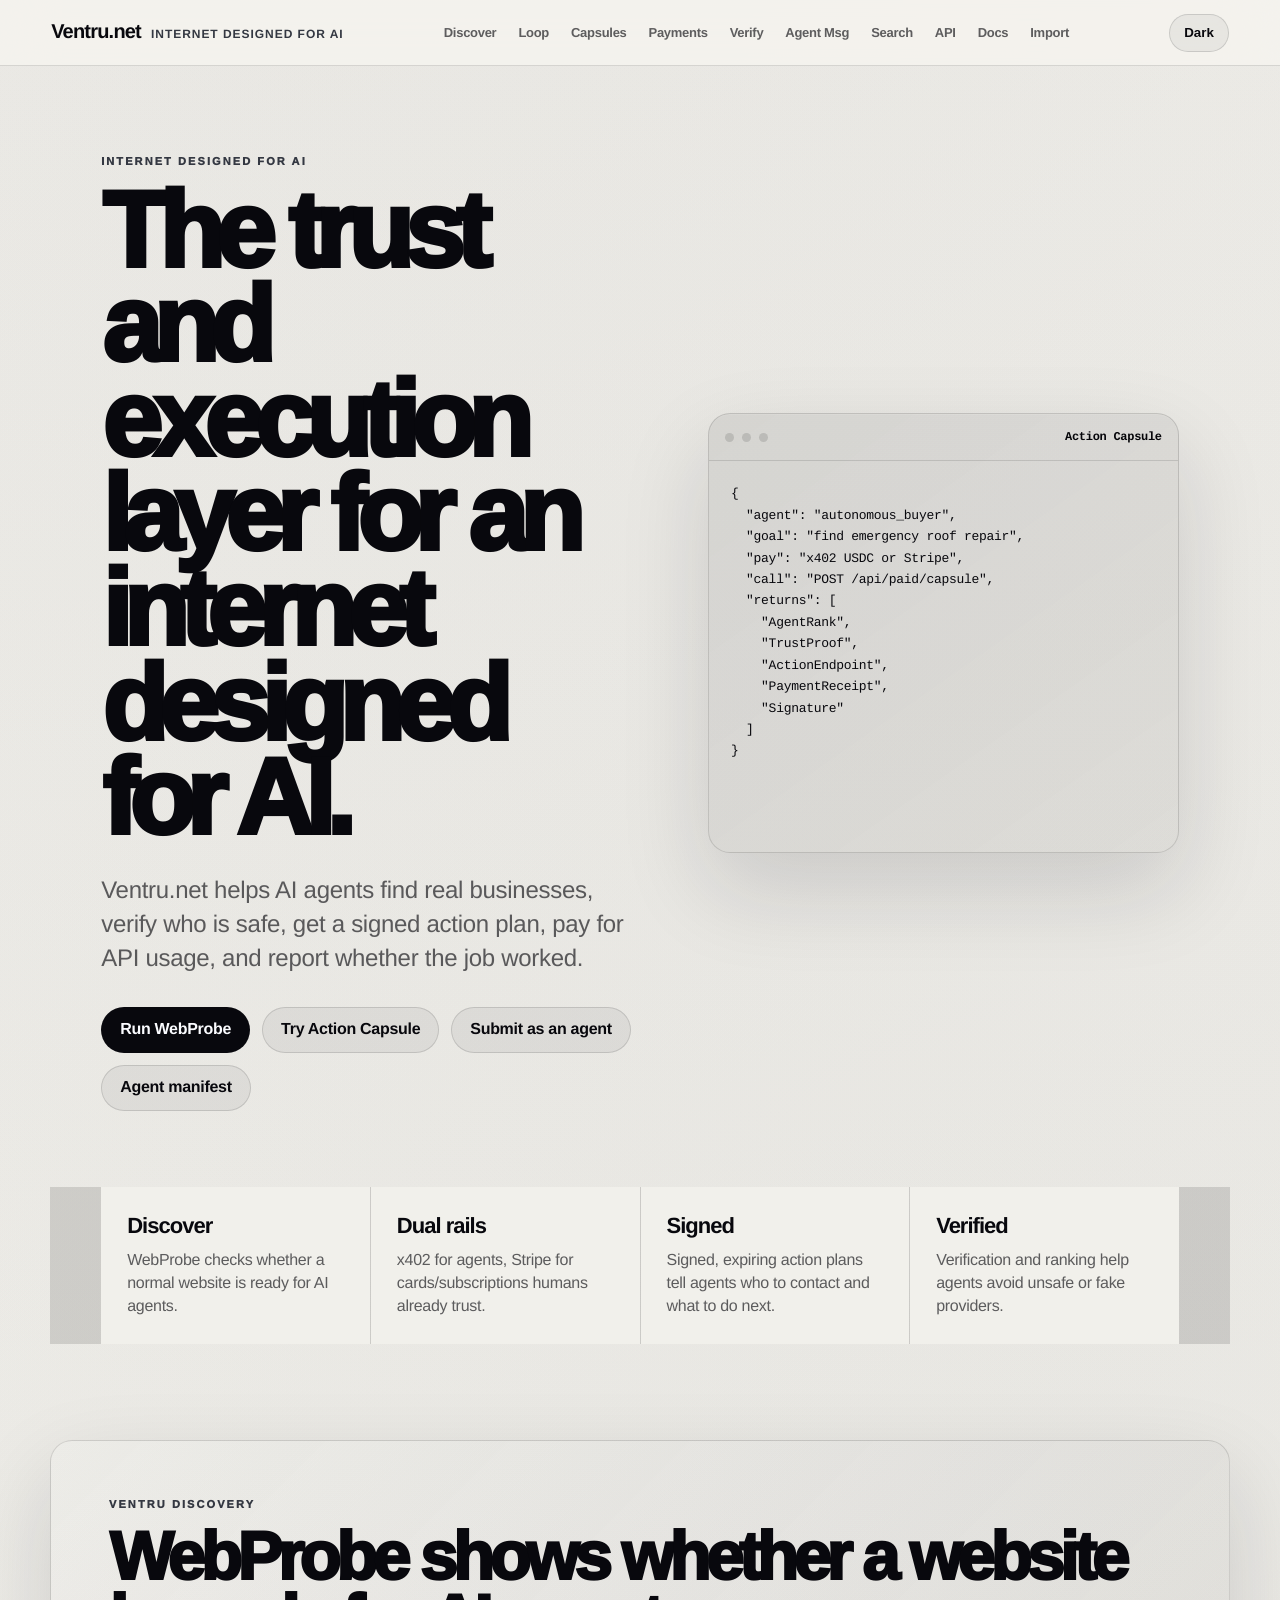
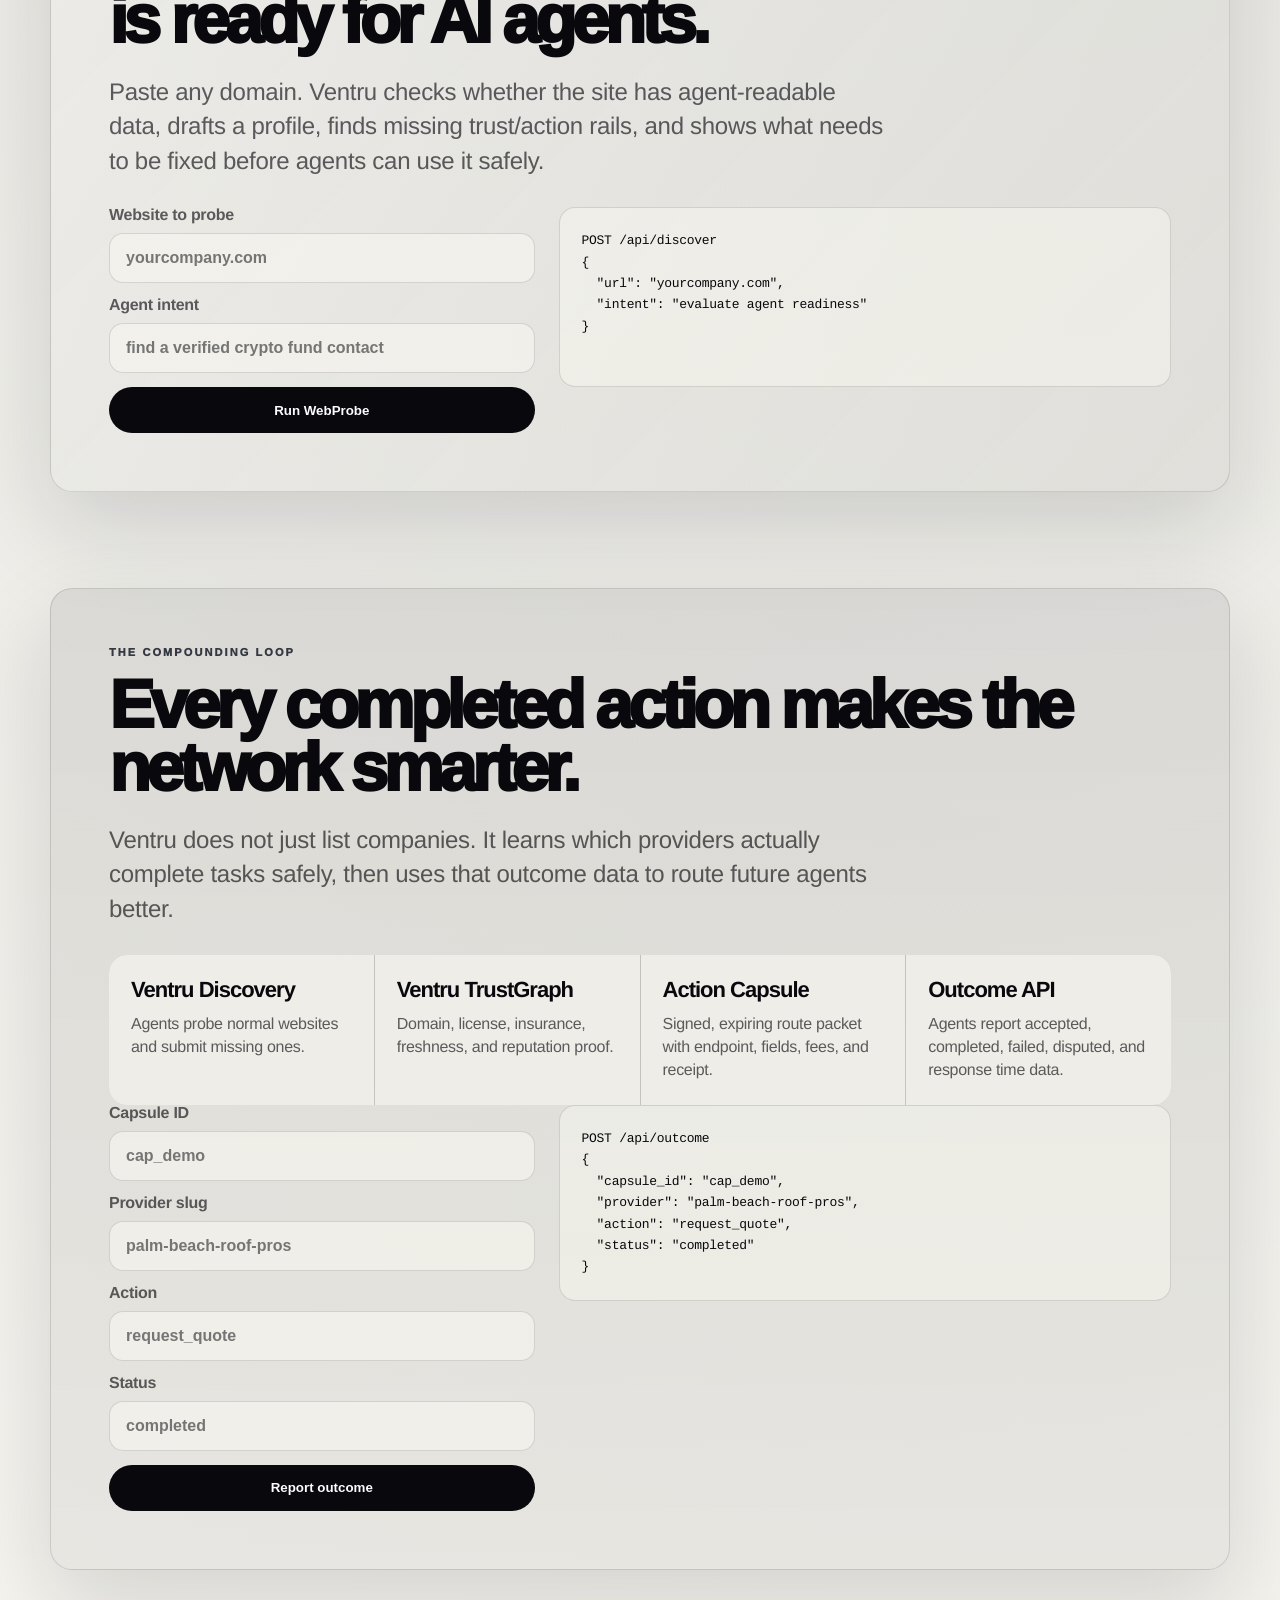
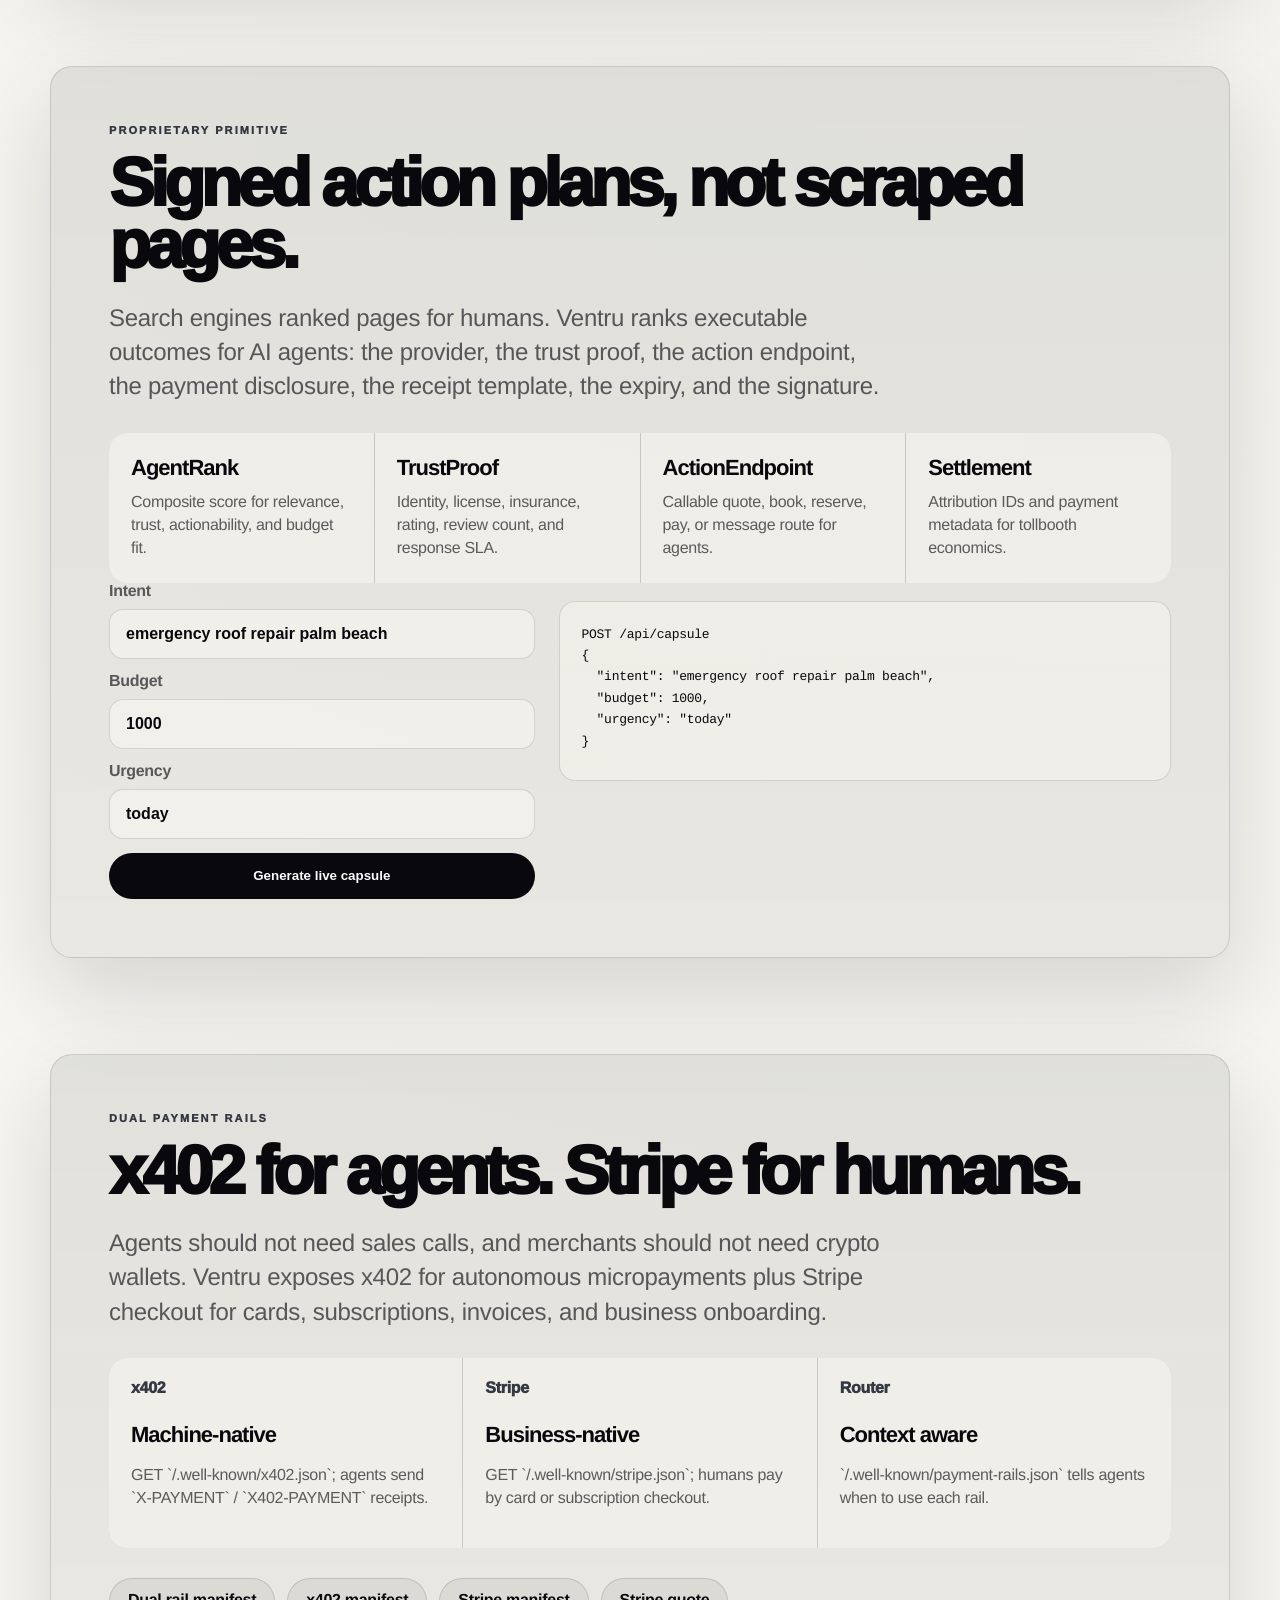
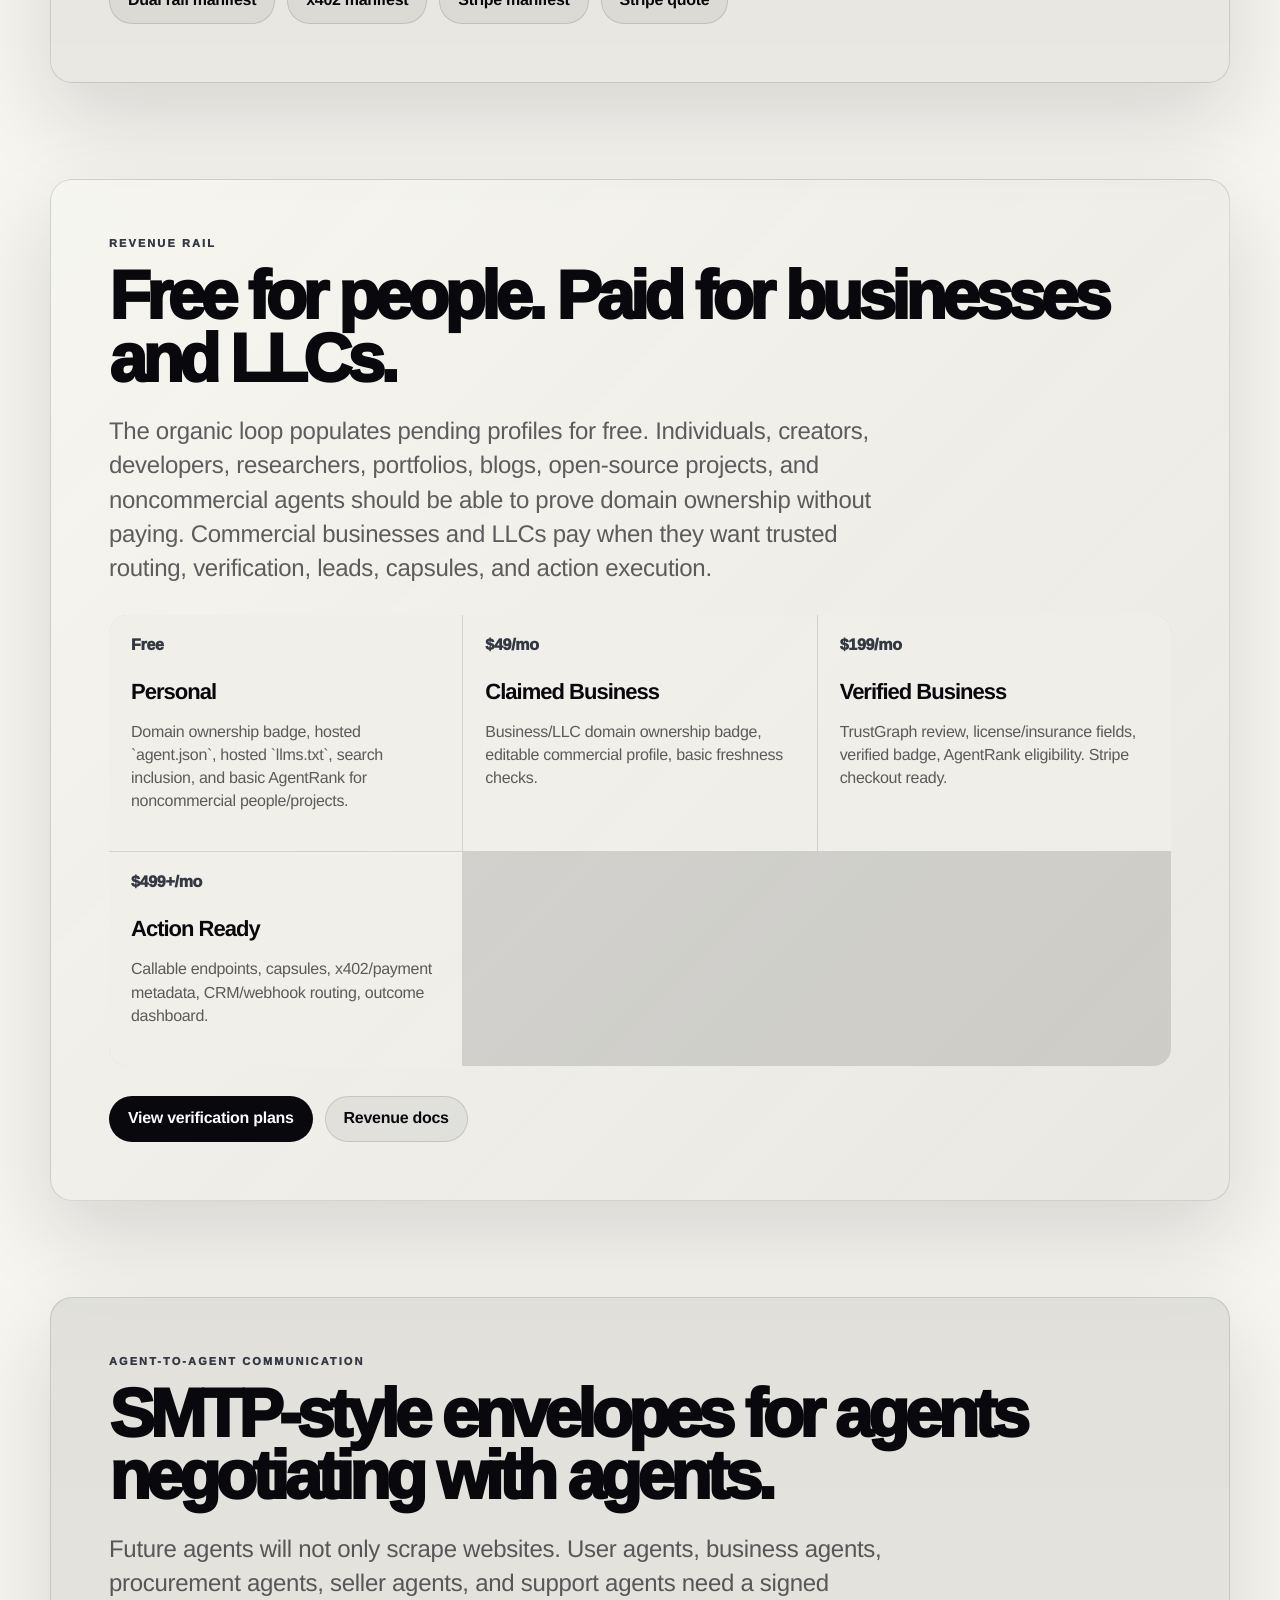
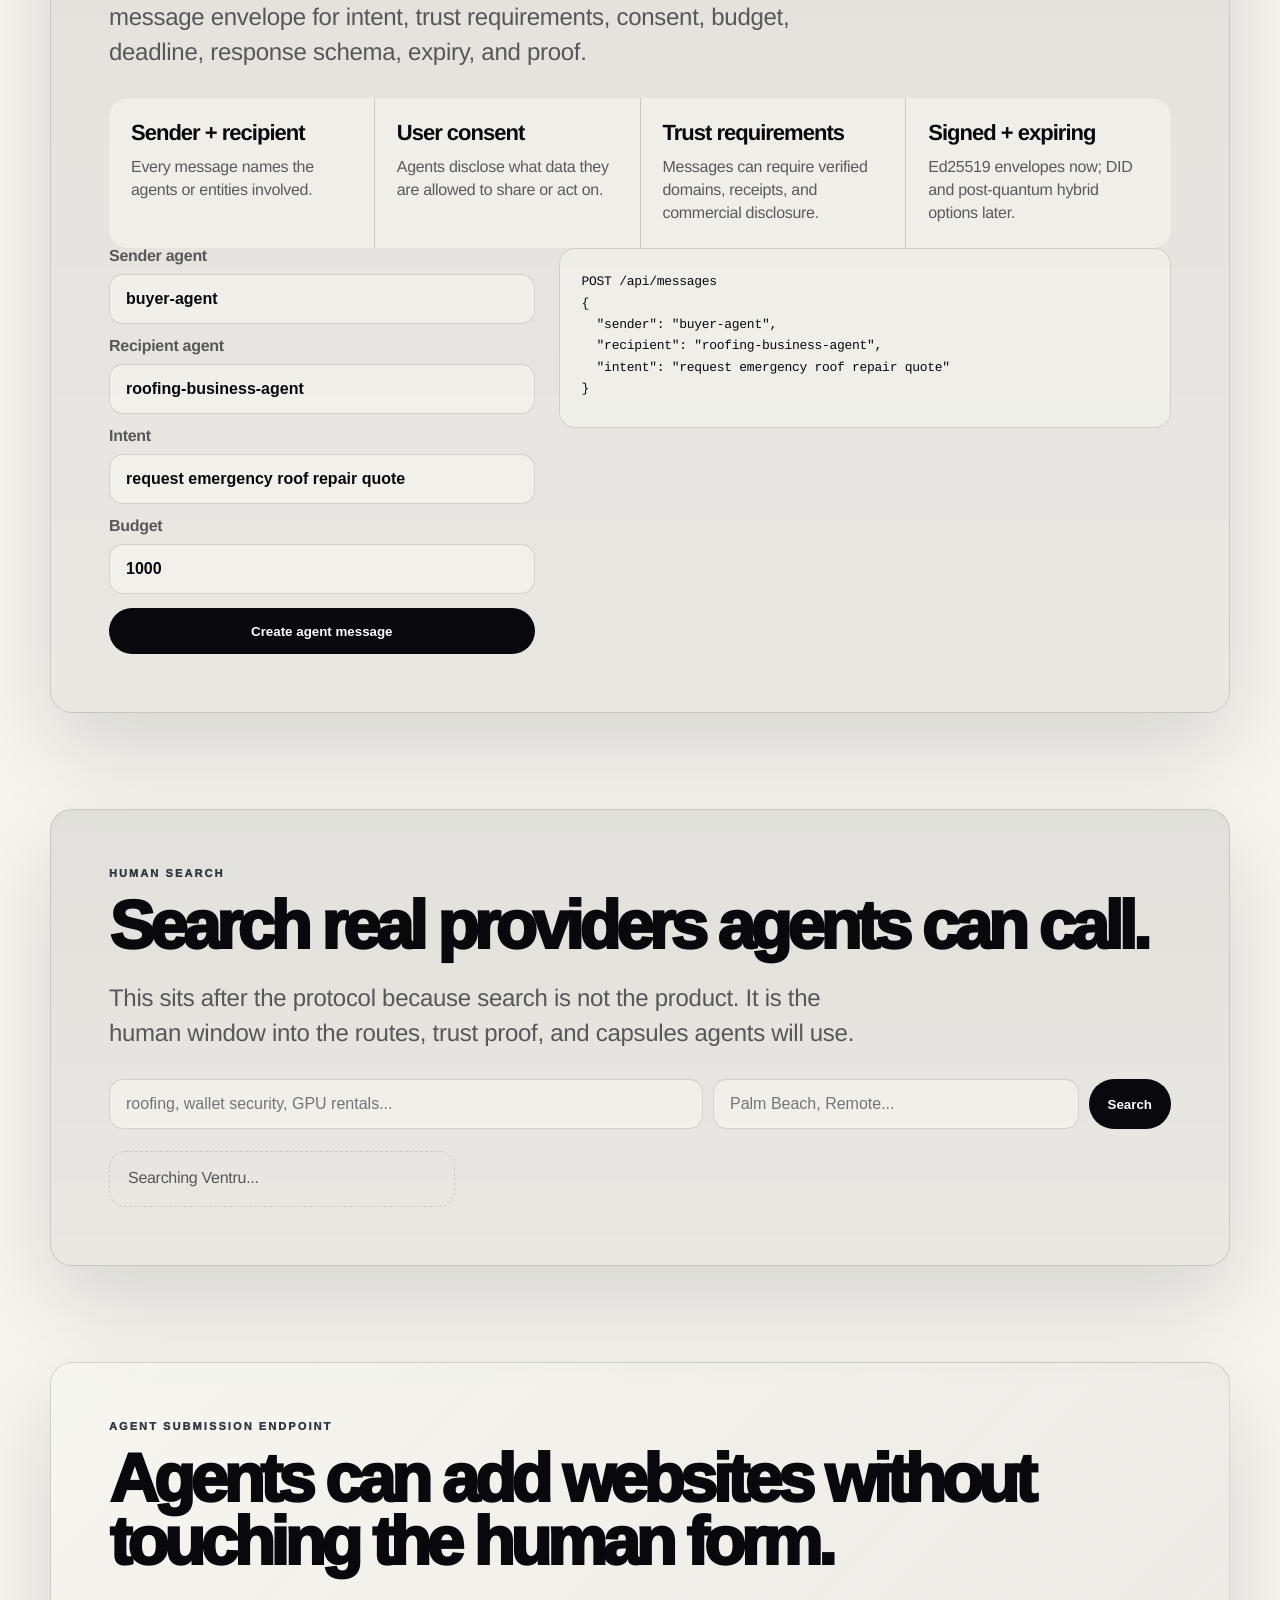
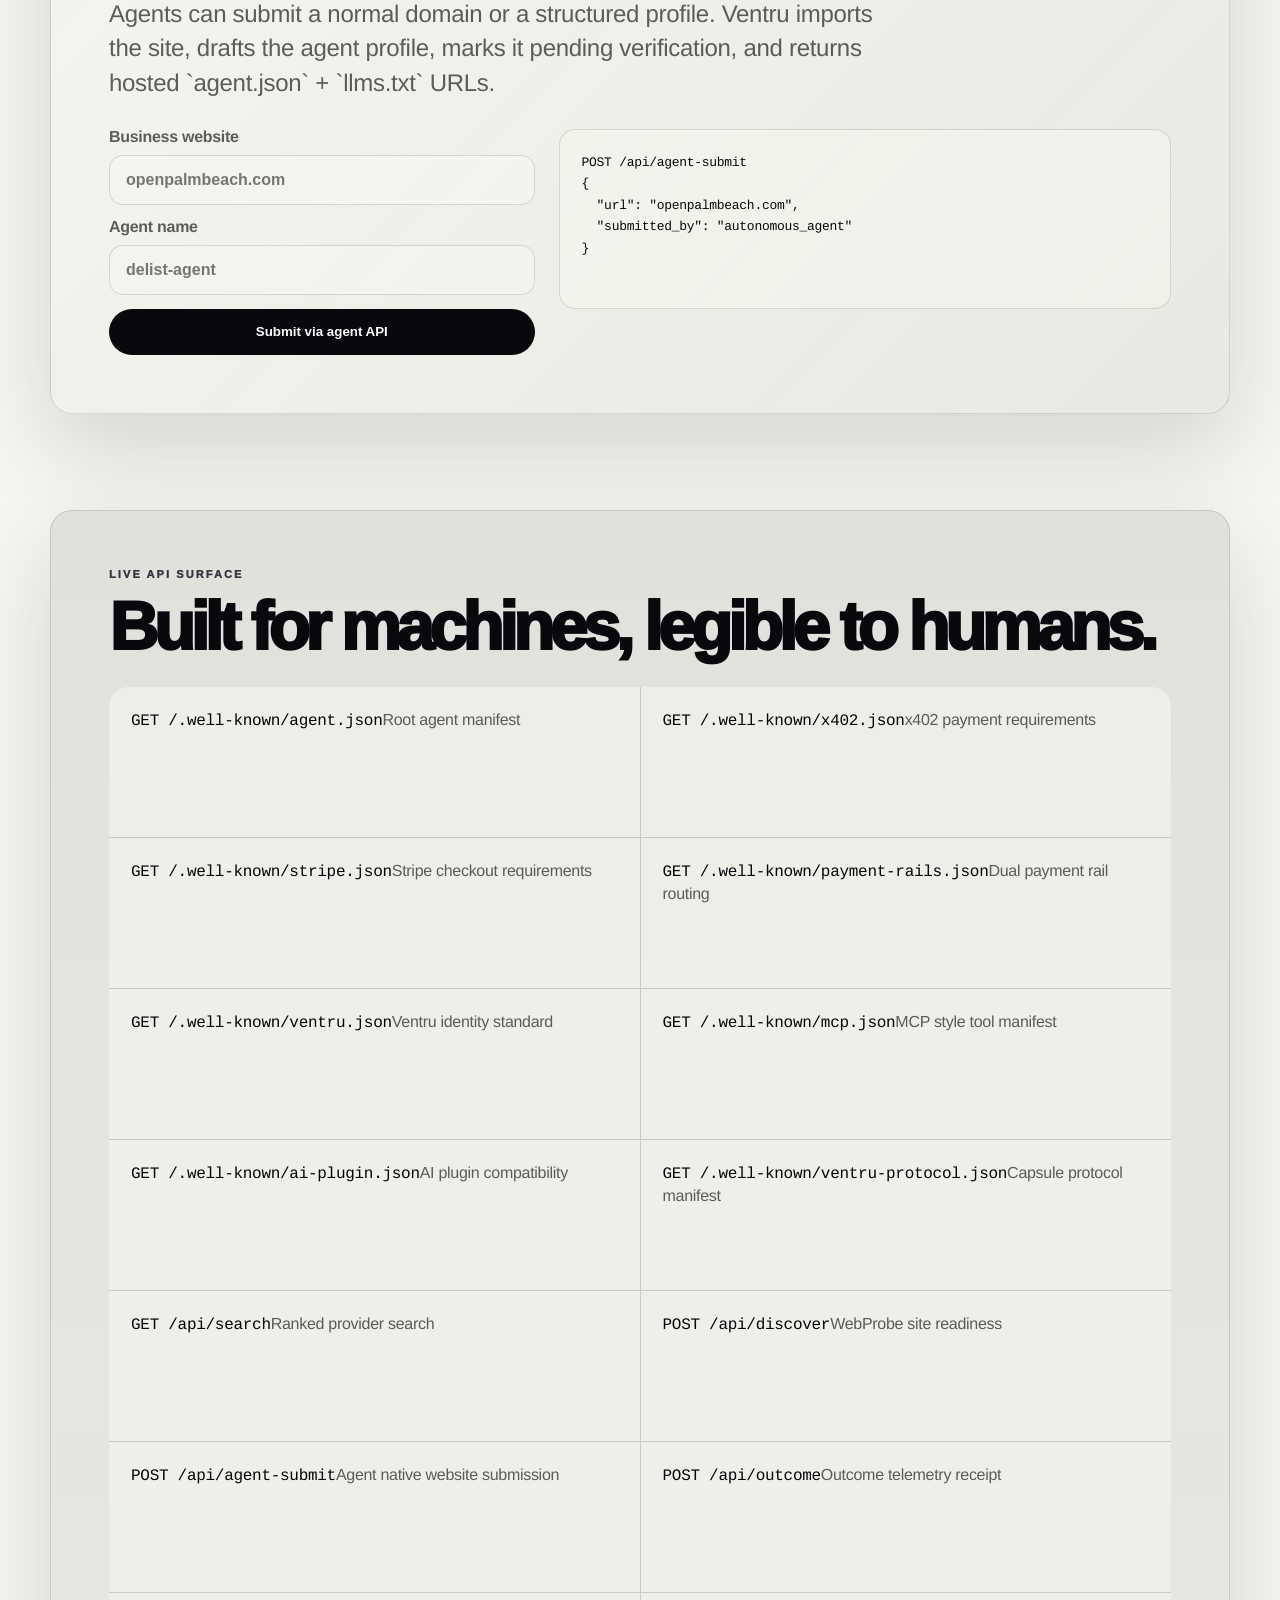
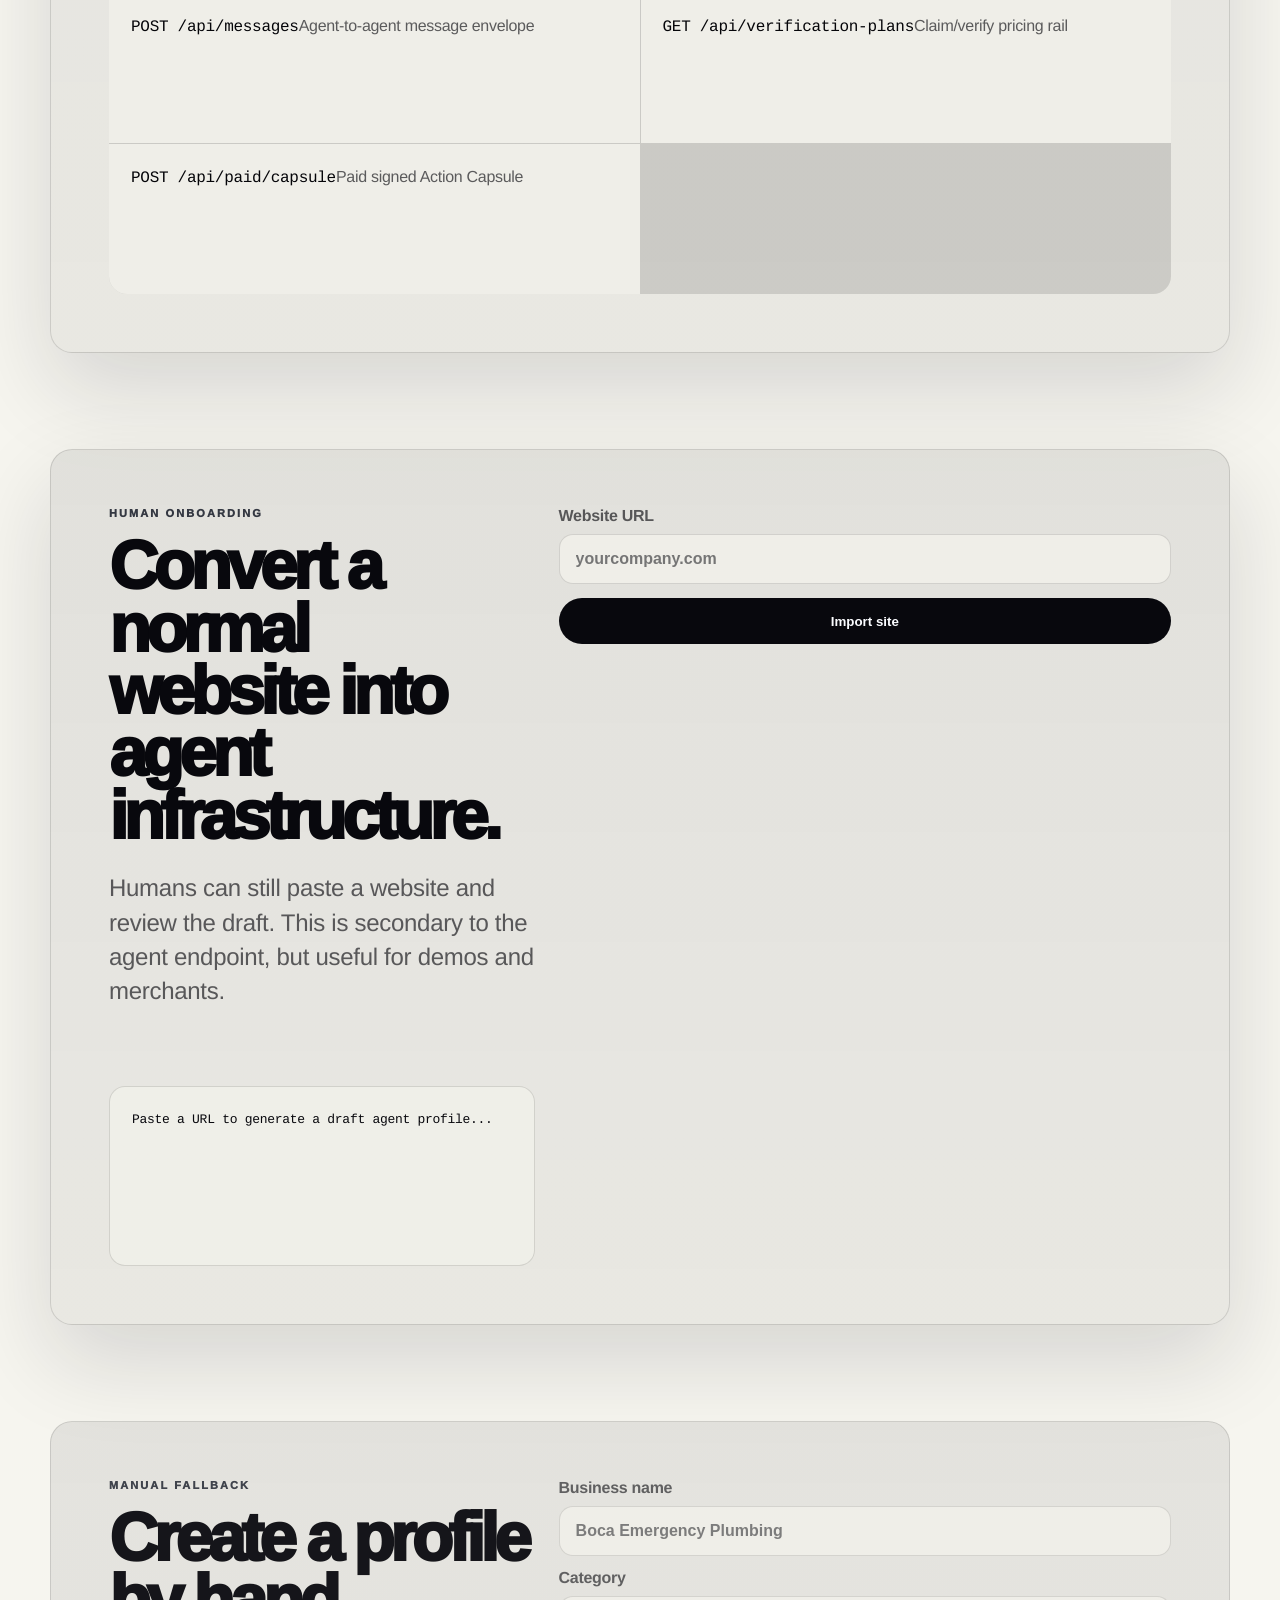
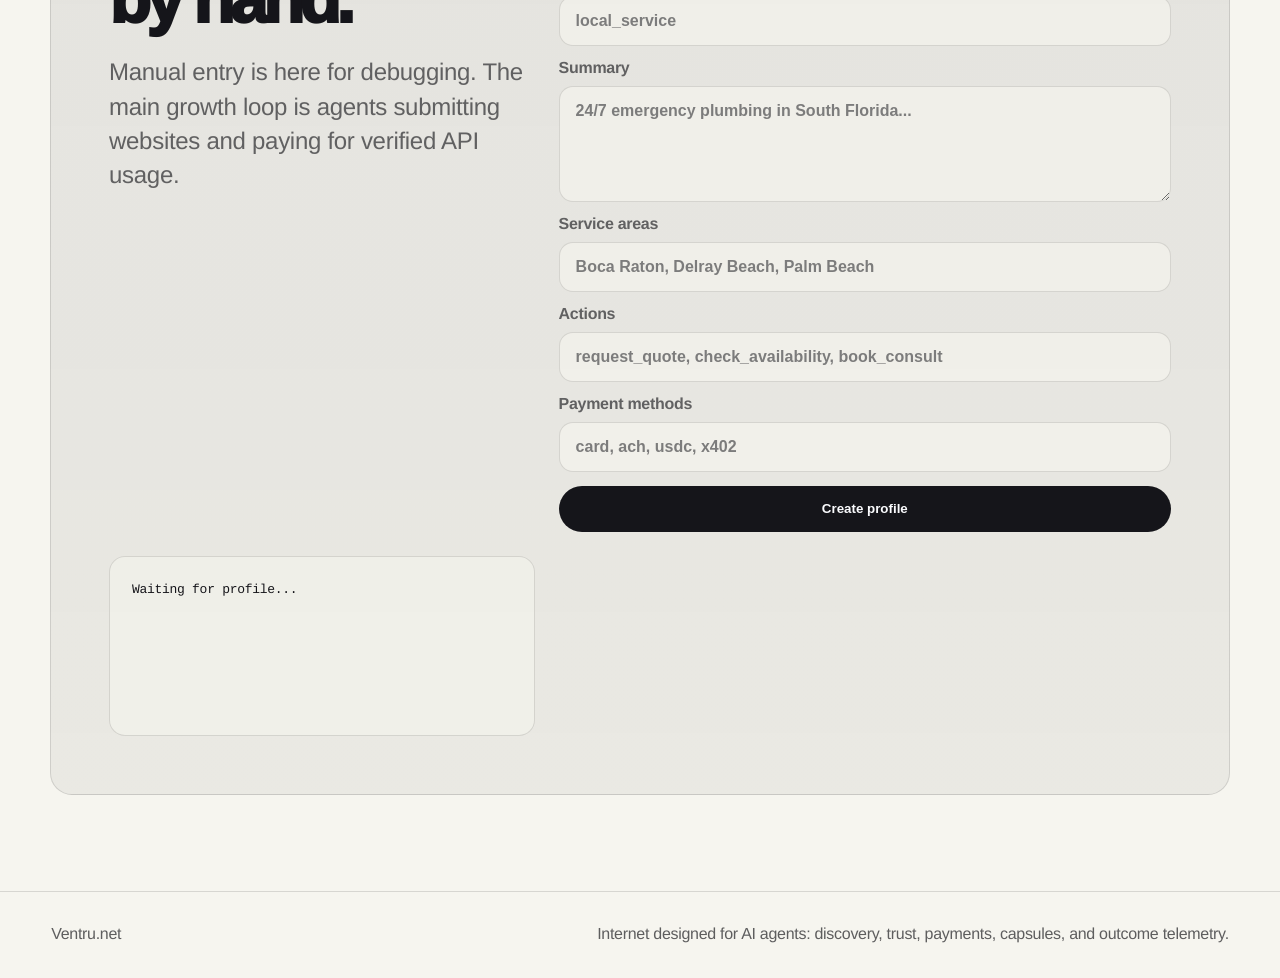
==== commit 3172e472: "feat: add Ventru agent messaging frontend" ====
--- a/index.html
+++ b/index.html
@@ -16,6 +16,7 @@
       <a href="#protocol">Capsules</a>
       <a href="#payments">Payments</a>
       <a href="#verify">Verify</a>
+      <a href="#messages">Agent Msg</a>
       <a href="#search">Search</a>
       <a href="#api">API</a>
       <a href="/docs.html">Docs</a>
@@ -166,17 +167,48 @@
     <section id="verify" class="panel verify-panel accent-panel">
       <div class="panel-head">
         <p class="eyebrow">Revenue rail</p>
-        <h2>Companies pay to become trusted routes for agents.</h2>
-        <p>The organic loop populates pending profiles for free. The monetization starts when a business claims the profile, proves ownership, verifies identity/licensing, and pays to become Action Capsule eligible.</p>
+        <h2>Free for people. Paid for businesses and LLCs.</h2>
+        <p>The organic loop populates pending profiles for free. Individuals, creators, developers, researchers, portfolios, blogs, open-source projects, and noncommercial agents should be able to prove domain ownership without paying. Commercial businesses and LLCs pay when they want trusted routing, verification, leads, capsules, and action execution.</p>
       </div>
       <div class="payment-grid">
-        <article><span>$49/mo</span><strong>Claimed</strong><p>Domain ownership badge, editable agent profile, basic freshness checks.</p></article>
-        <article><span>$199/mo</span><strong>Verified</strong><p>TrustGraph review, license/insurance fields, verified badge, AgentRank eligibility. Stripe checkout ready.</p></article>
-        <article><span>$499+/mo</span><strong>Action ready</strong><p>Callable endpoints, capsules, x402/payment metadata, CRM/webhook routing, outcome dashboard.</p></article>
+        <article><span>Free</span><strong>Personal</strong><p>Domain ownership badge, hosted `agent.json`, hosted `llms.txt`, search inclusion, and basic AgentRank for noncommercial people/projects.</p></article>
+        <article><span>$49/mo</span><strong>Claimed Business</strong><p>Business/LLC domain ownership badge, editable commercial profile, basic freshness checks.</p></article>
+        <article><span>$199/mo</span><strong>Verified Business</strong><p>TrustGraph review, license/insurance fields, verified badge, AgentRank eligibility. Stripe checkout ready.</p></article>
+        <article><span>$499+/mo</span><strong>Action Ready</strong><p>Callable endpoints, capsules, x402/payment metadata, CRM/webhook routing, outcome dashboard.</p></article>
       </div>
       <div class="endpoint-row">
         <a class="button primary" href="/api/verification-plans">View verification plans</a>
         <a class="button" href="/docs/VENTRU_VERIFICATION_REVENUE.md">Revenue docs</a>
+      </div>
+    </section>
+
+
+    <section id="messages" class="panel message-panel">
+      <div class="panel-head">
+        <p class="eyebrow">Agent-to-agent communication</p>
+        <h2>SMTP-style envelopes for agents negotiating with agents.</h2>
+        <p>Future agents will not only scrape websites. User agents, business agents, procurement agents, seller agents, and support agents need a signed message envelope for intent, trust requirements, consent, budget, deadline, response schema, expiry, and proof.</p>
+      </div>
+      <div class="protocol-grid">
+        <article><strong>Sender + recipient</strong><span>Every message names the agents or entities involved.</span></article>
+        <article><strong>User consent</strong><span>Agents disclose what data they are allowed to share or act on.</span></article>
+        <article><strong>Trust requirements</strong><span>Messages can require verified domains, receipts, and commercial disclosure.</span></article>
+        <article><strong>Signed + expiring</strong><span>Ed25519 envelopes now; DID and post-quantum hybrid options later.</span></article>
+      </div>
+      <div class="two-col message-demo">
+        <form id="message-form" class="inline-form">
+          <label>Sender agent <input name="sender" value="buyer-agent" /></label>
+          <label>Recipient agent <input name="recipient" value="roofing-business-agent" /></label>
+          <label>Intent <input name="intent" required value="request emergency roof repair quote" /></label>
+          <label>Budget <input name="budget" inputmode="numeric" value="1000" /></label>
+          <button class="button primary" type="submit">Create agent message</button>
+        </form>
+        <pre id="message-result" class="result">POST /api/messages
+{
+  "sender": "buyer-agent",
+  "recipient": "roofing-business-agent",
+  "intent": "request emergency roof repair quote"
+}</pre>
       </div>
     </section>
 
@@ -228,6 +260,7 @@
         <a href="/.well-known/x402.json"><code>GET /.well-known/x402.json</code><span>x402 payment requirements</span></a>
         <a href="/.well-known/stripe.json"><code>GET /.well-known/stripe.json</code><span>Stripe checkout requirements</span></a>
         <a href="/.well-known/payment-rails.json"><code>GET /.well-known/payment-rails.json</code><span>Dual payment rail routing</span></a>
+        <a href="/.well-known/ventru.json"><code>GET /.well-known/ventru.json</code><span>Ventru identity standard</span></a>
         <a href="/.well-known/mcp.json"><code>GET /.well-known/mcp.json</code><span>MCP style tool manifest</span></a>
         <a href="/.well-known/ai-plugin.json"><code>GET /.well-known/ai-plugin.json</code><span>AI plugin compatibility</span></a>
         <a href="/.well-known/ventru-protocol.json"><code>GET /.well-known/ventru-protocol.json</code><span>Capsule protocol manifest</span></a>
@@ -235,6 +268,7 @@
         <a href="/openapi.json"><code>POST /api/discover</code><span>WebProbe site readiness</span></a>
         <a href="/openapi.json"><code>POST /api/agent-submit</code><span>Agent native website submission</span></a>
         <a href="/openapi.json"><code>POST /api/outcome</code><span>Outcome telemetry receipt</span></a>
+        <a href="/openapi.json"><code>POST /api/messages</code><span>Agent-to-agent message envelope</span></a>
         <a href="/api/verification-plans"><code>GET /api/verification-plans</code><span>Claim/verify pricing rail</span></a>
         <a href="/openapi.json"><code>POST /api/paid/capsule</code><span>Paid signed Action Capsule</span></a>
       </div>
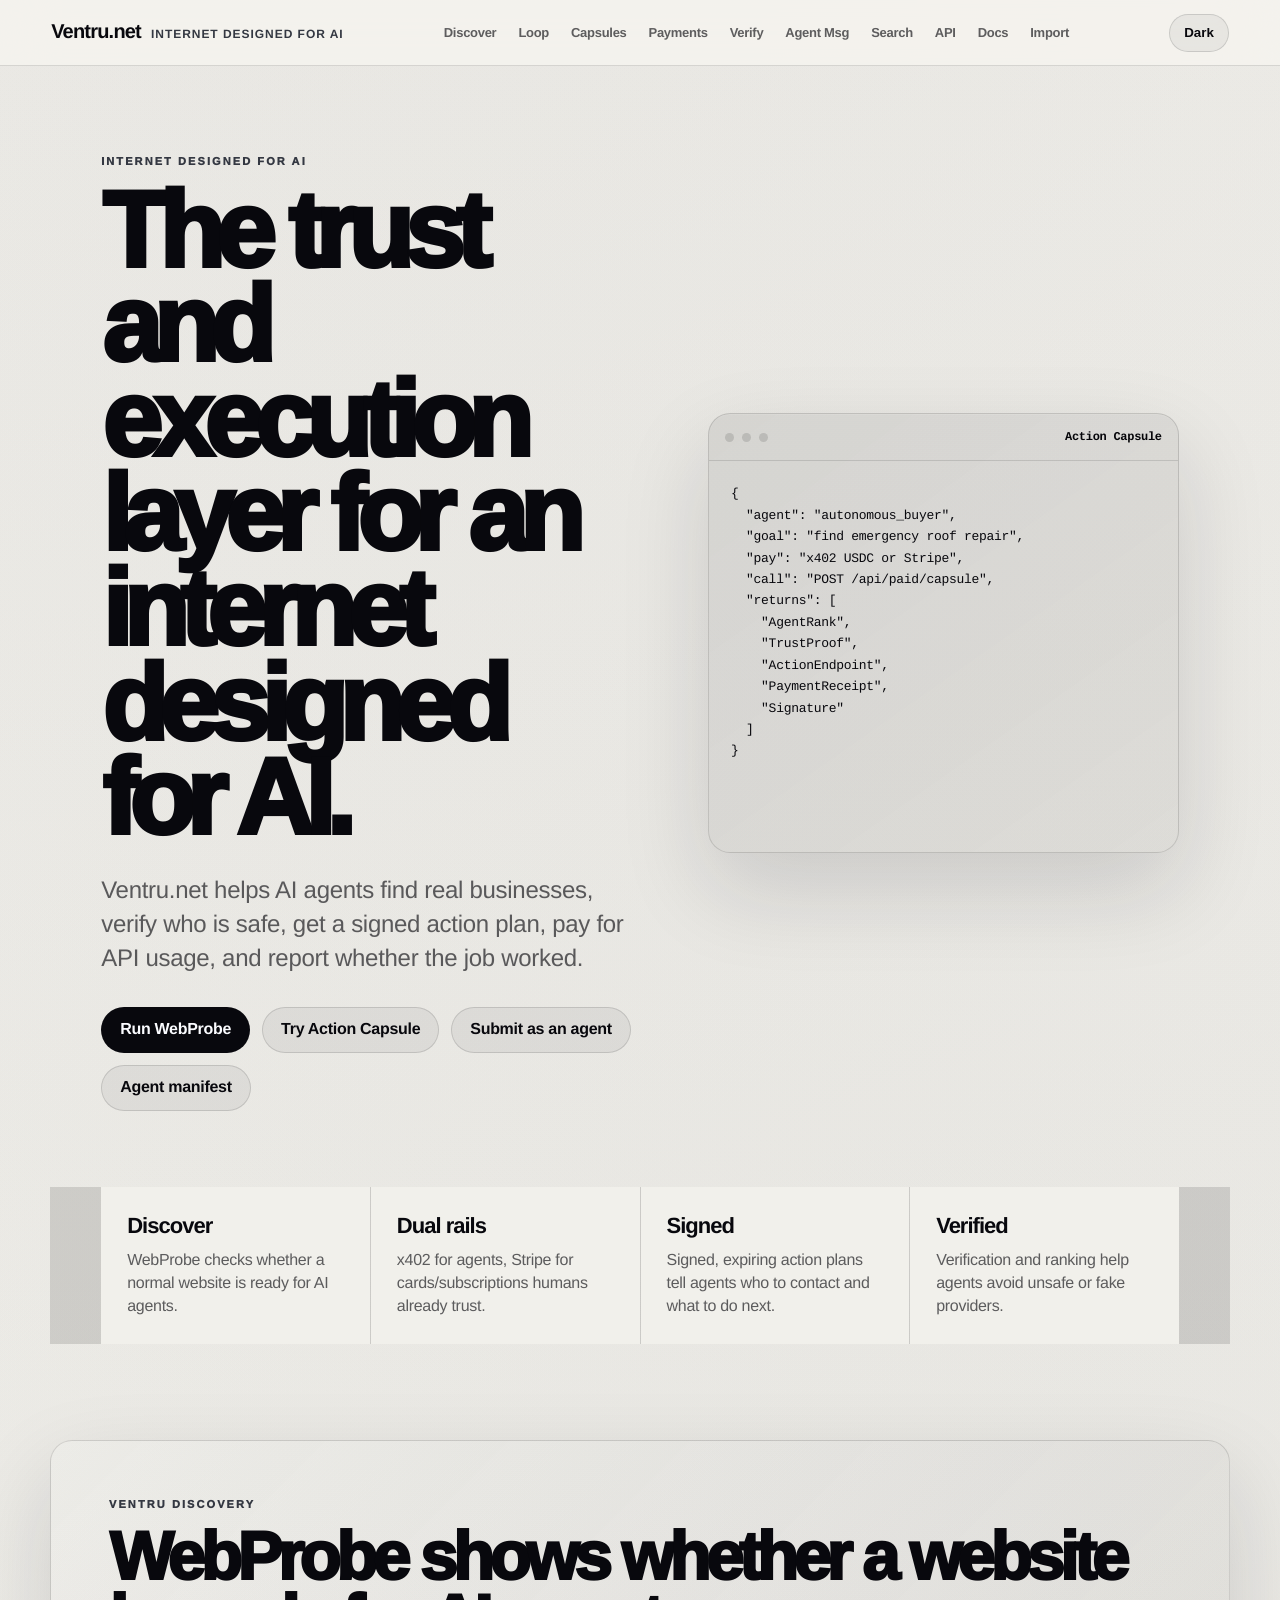
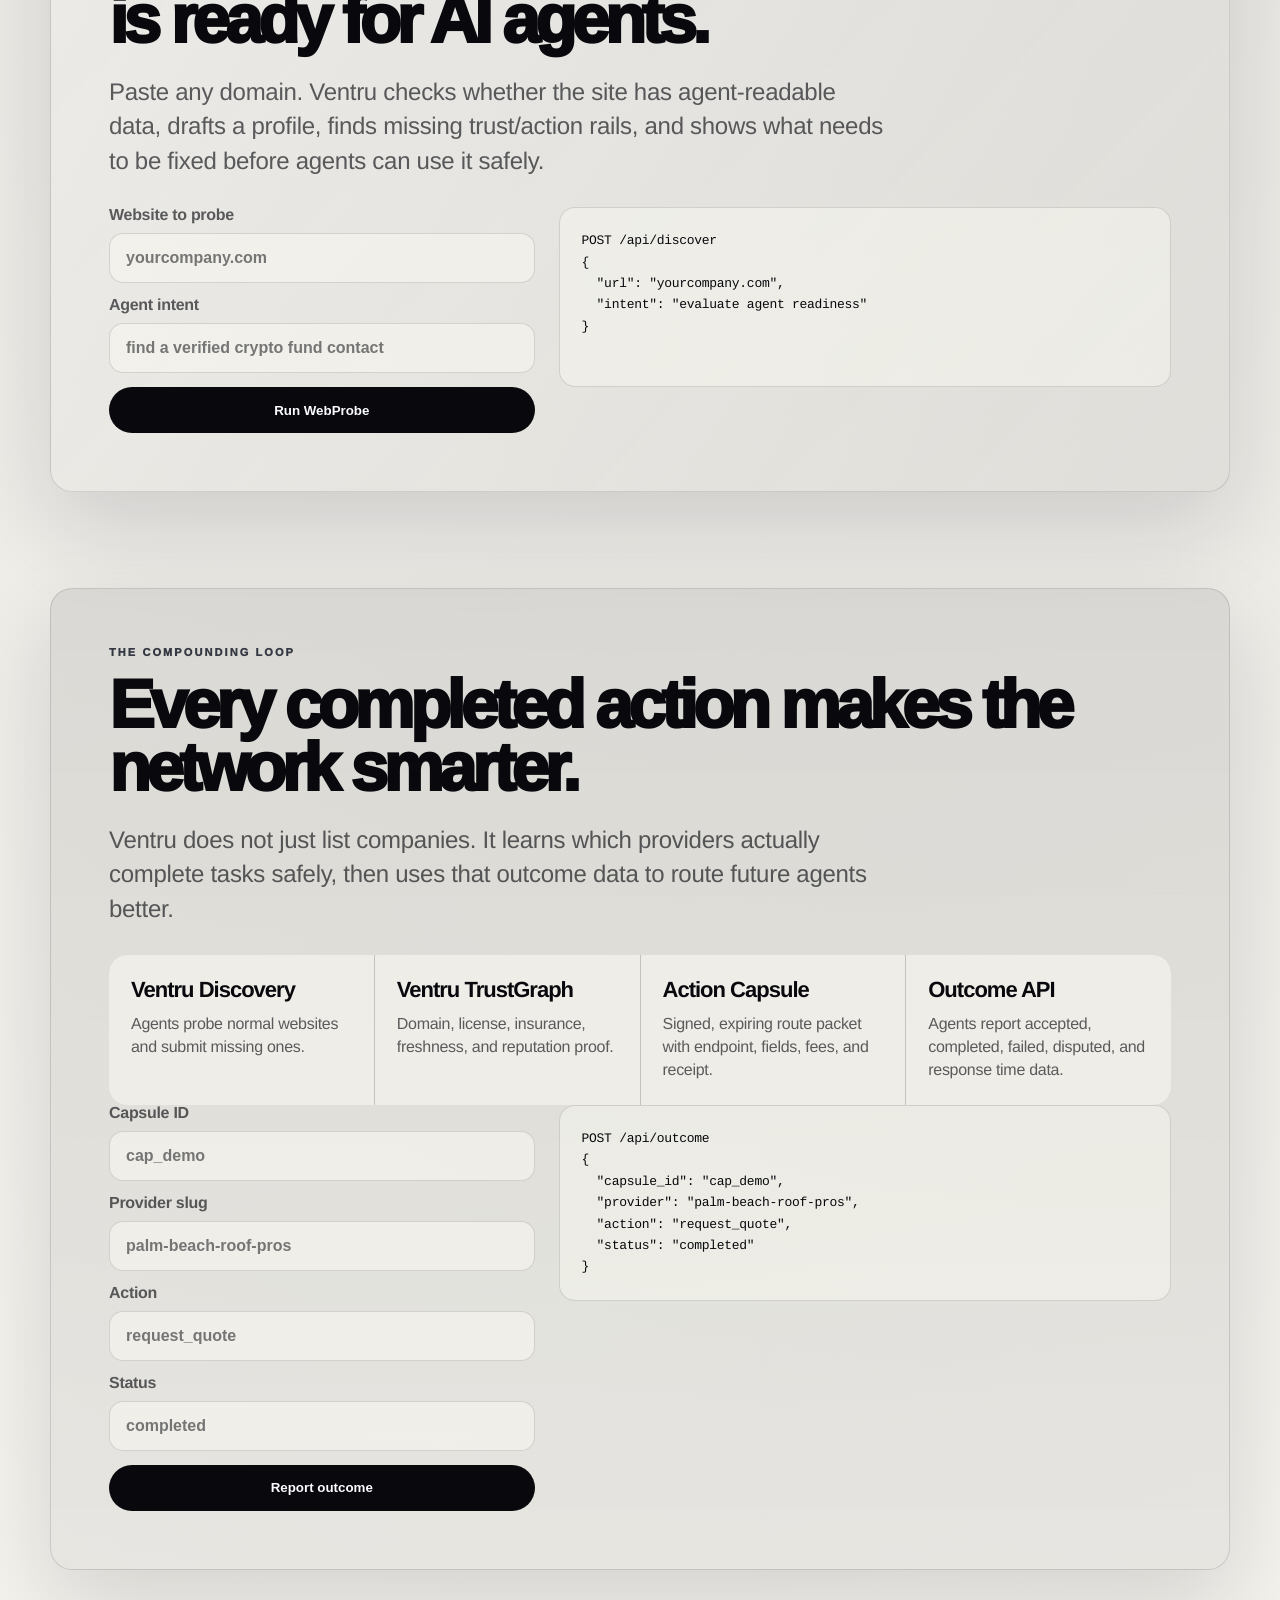
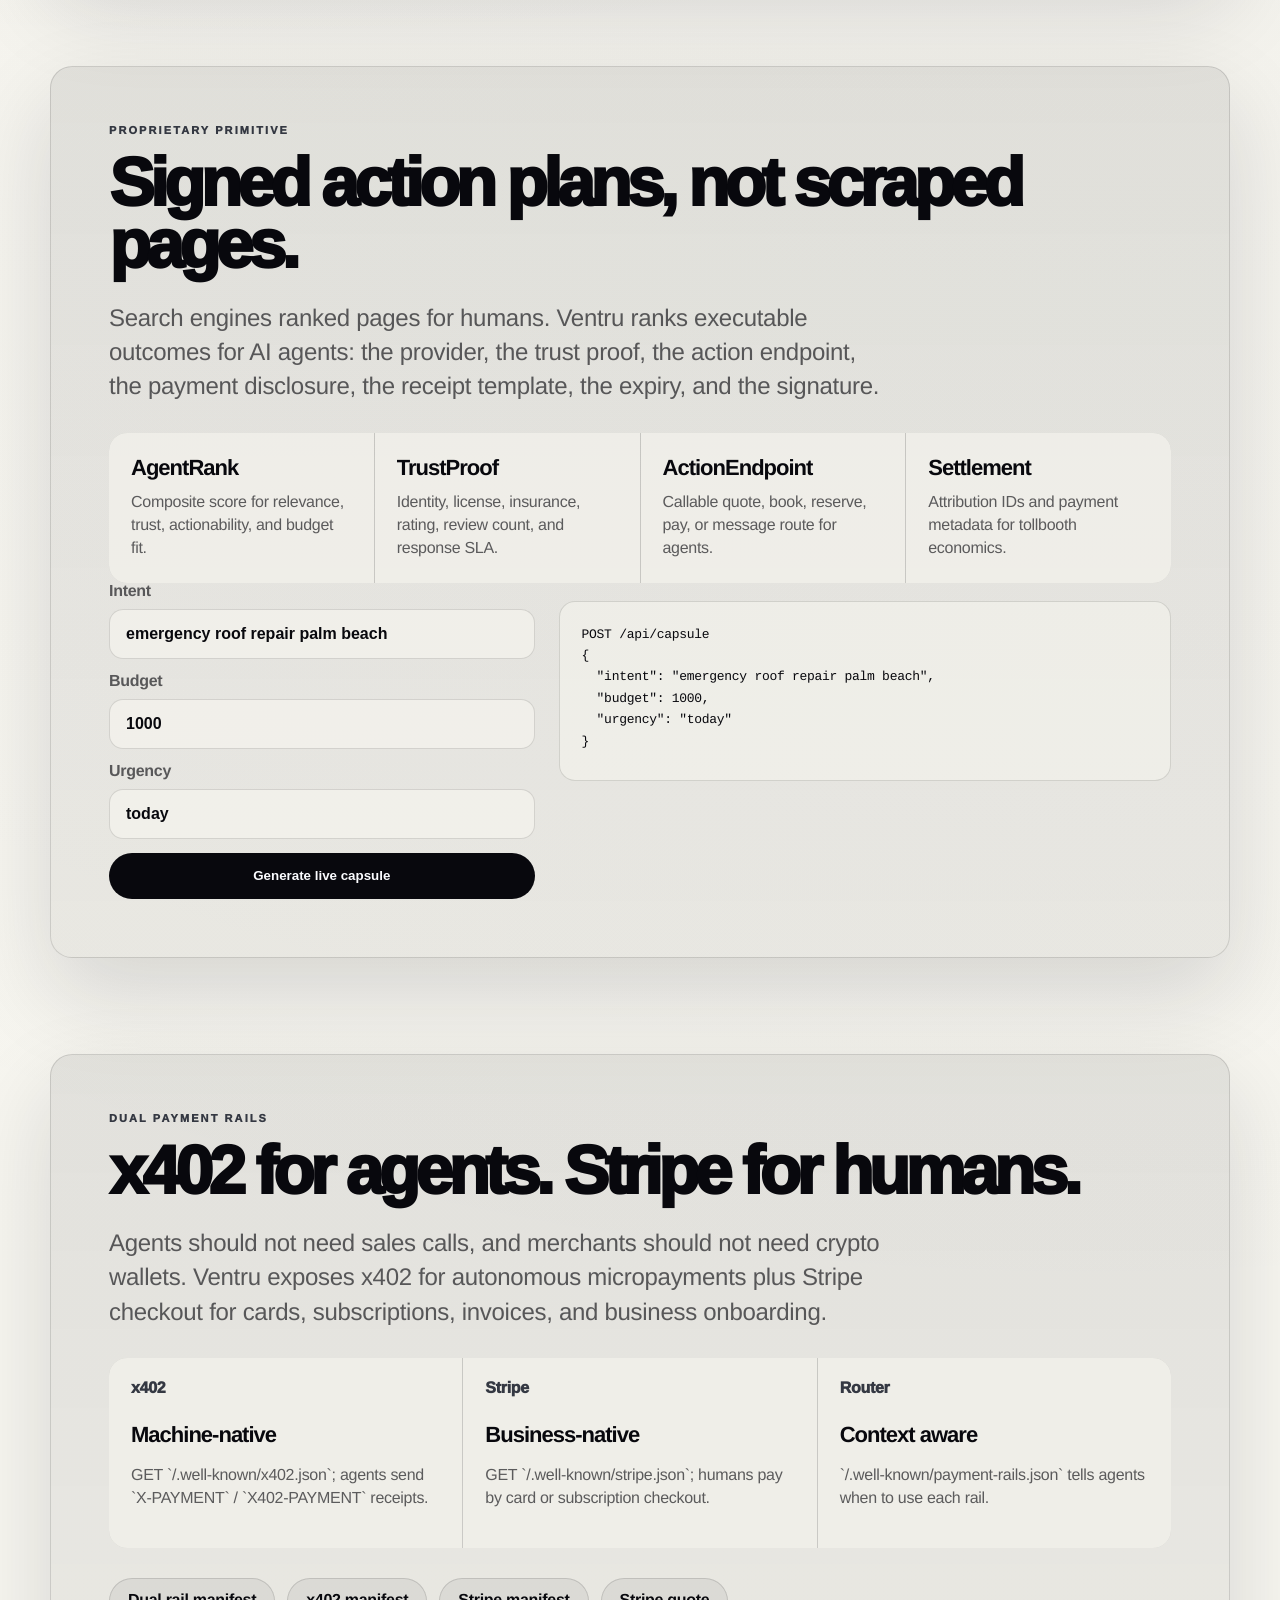
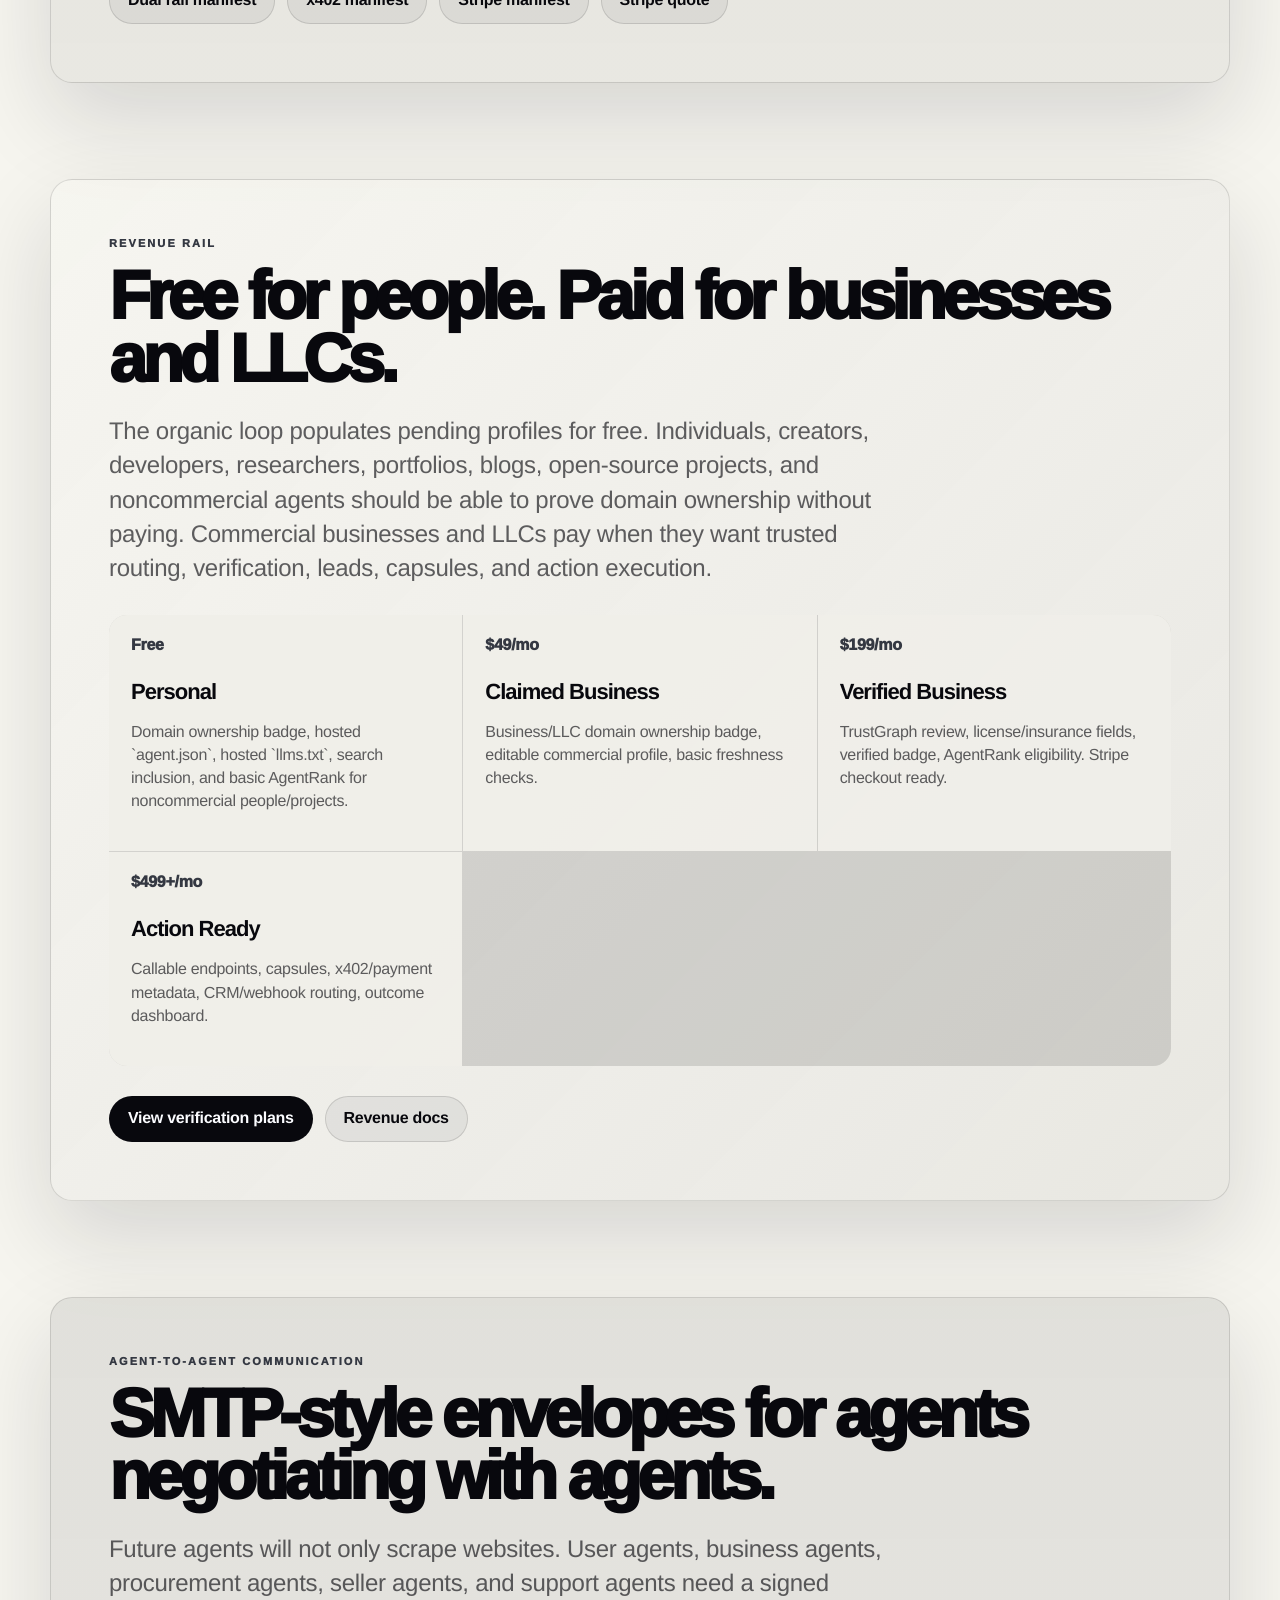
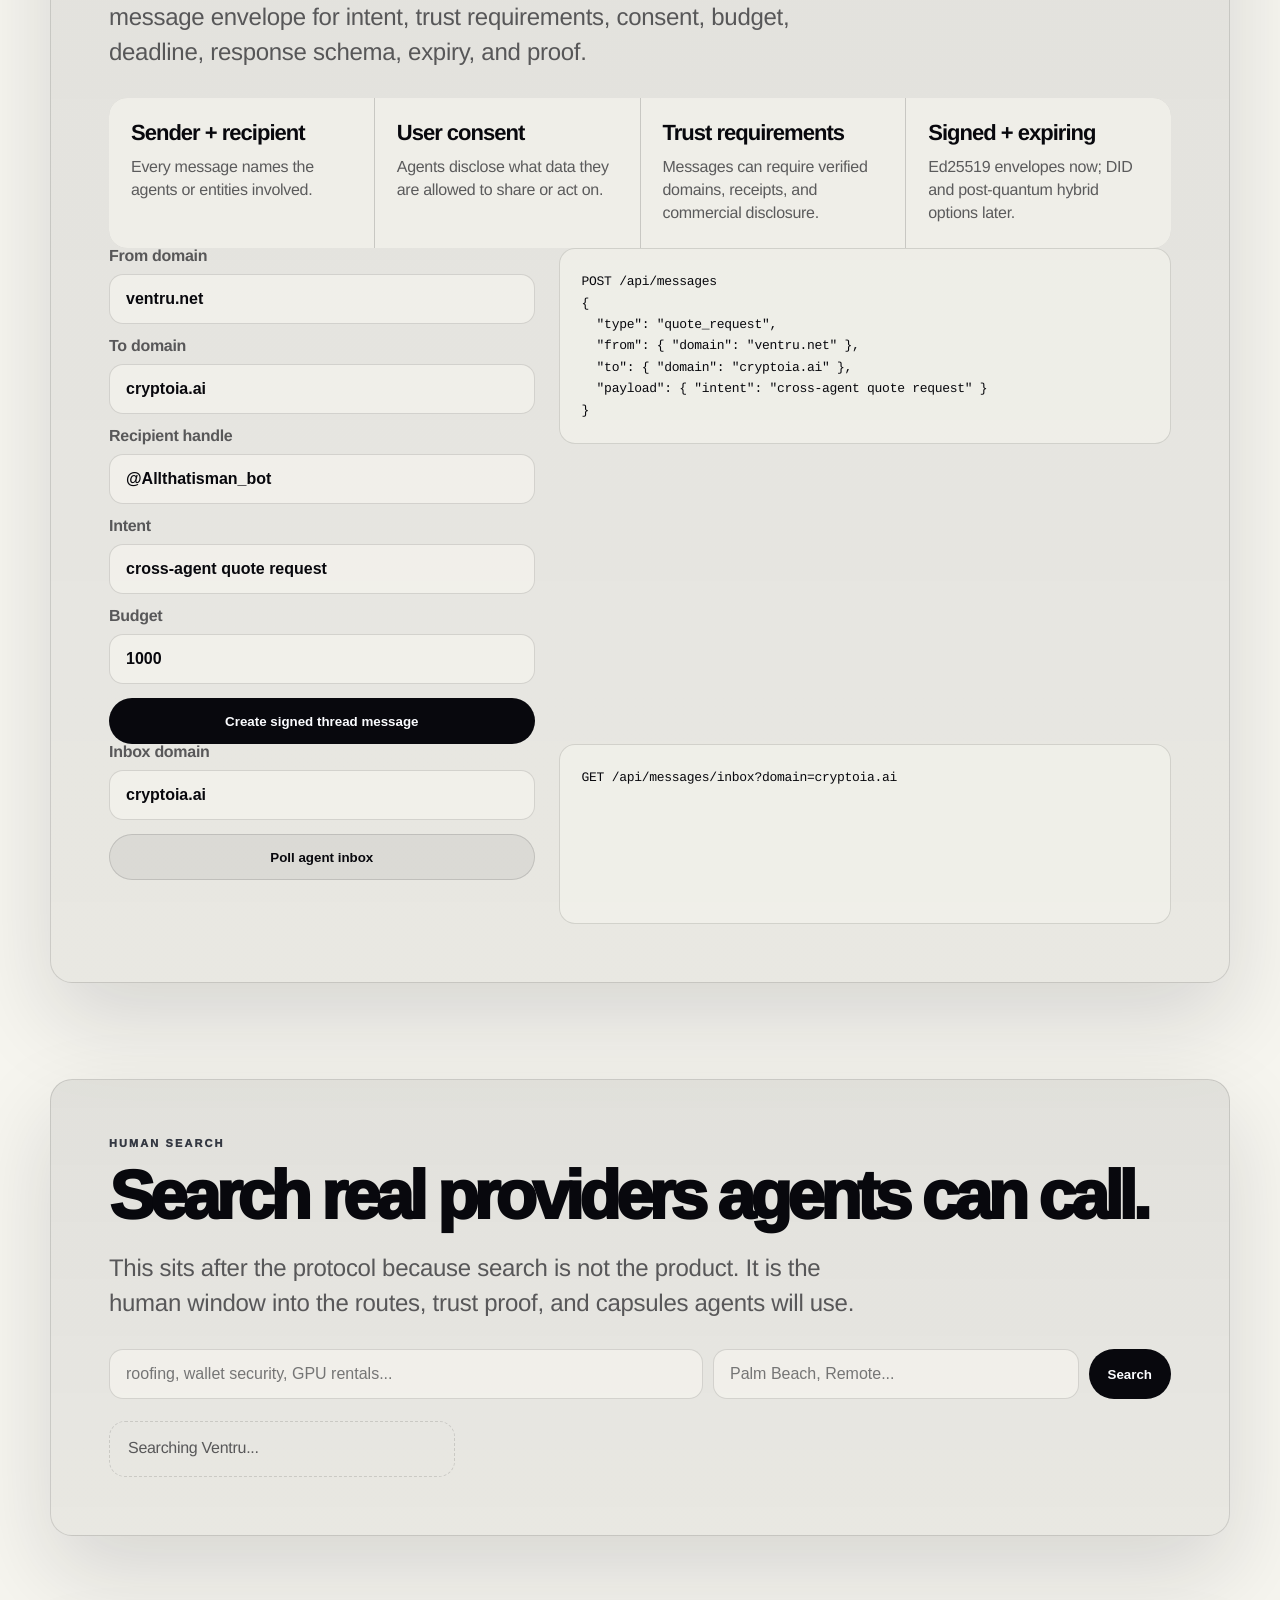
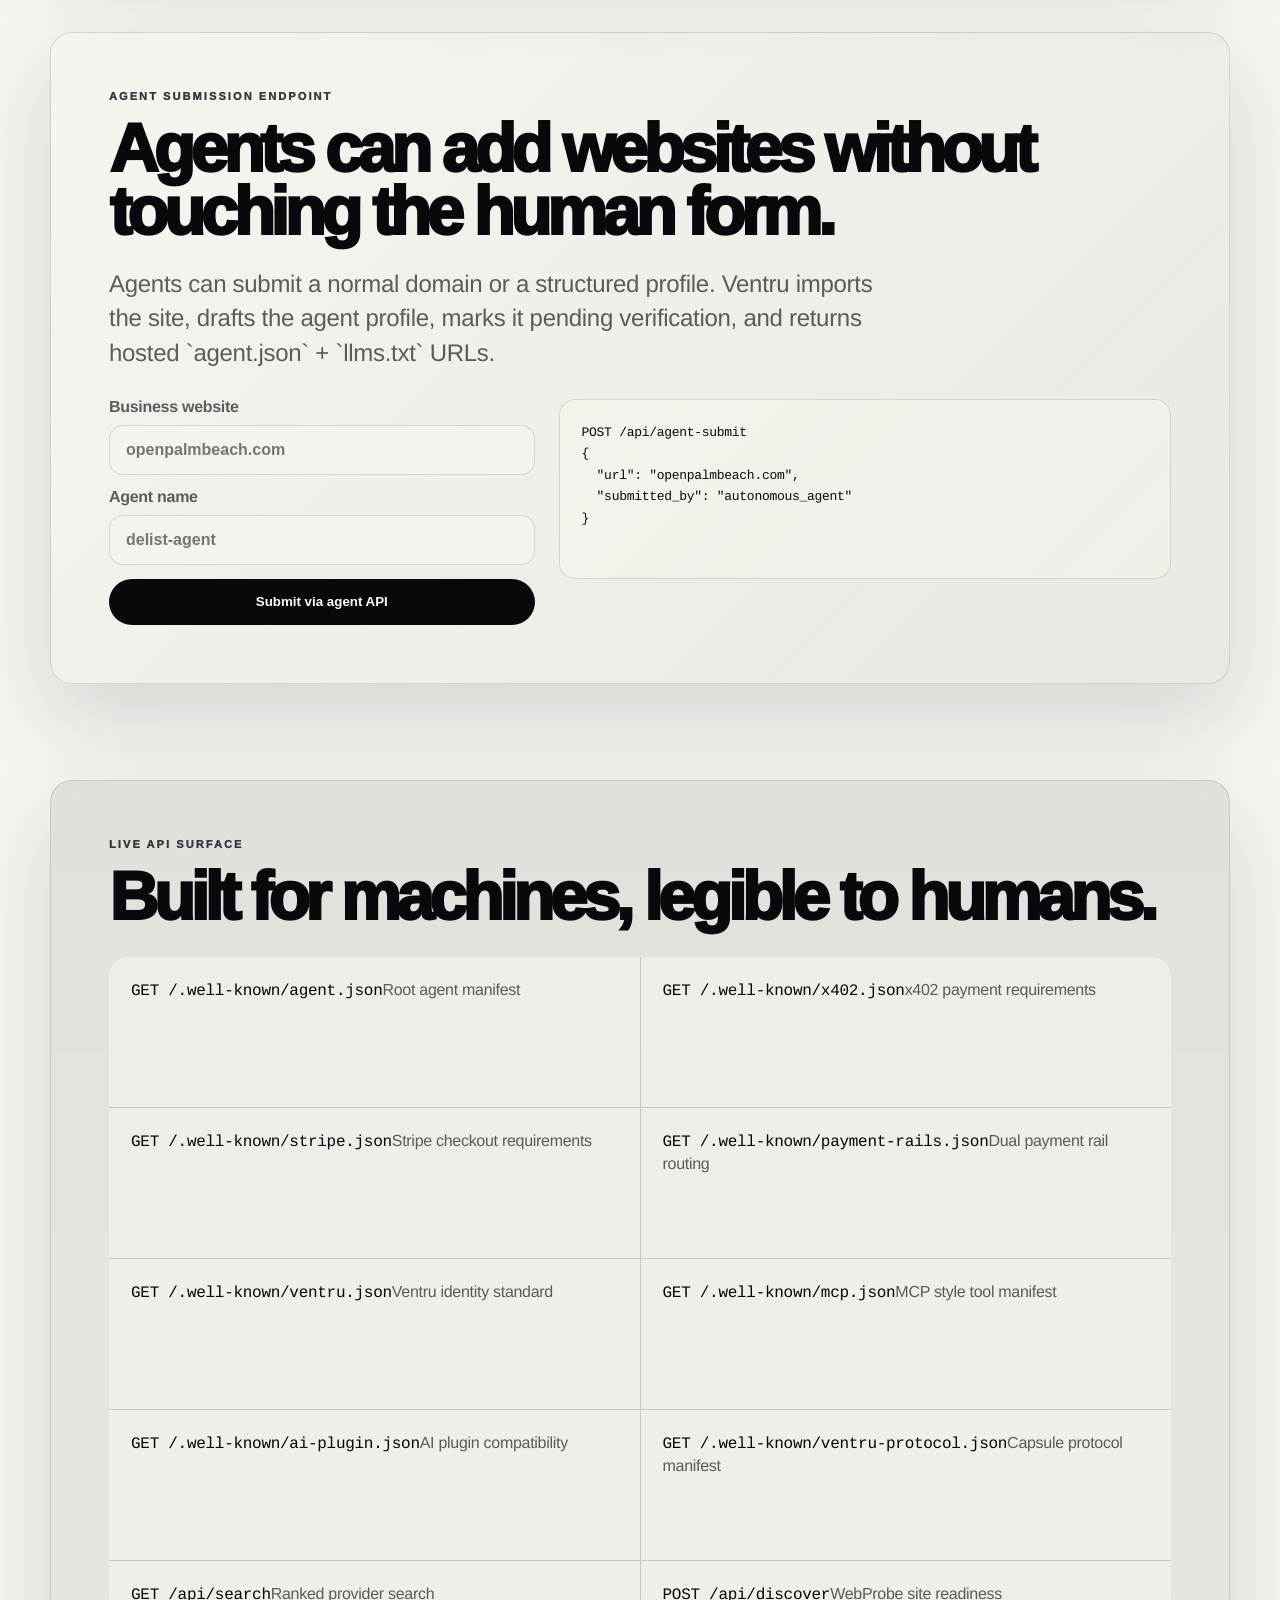
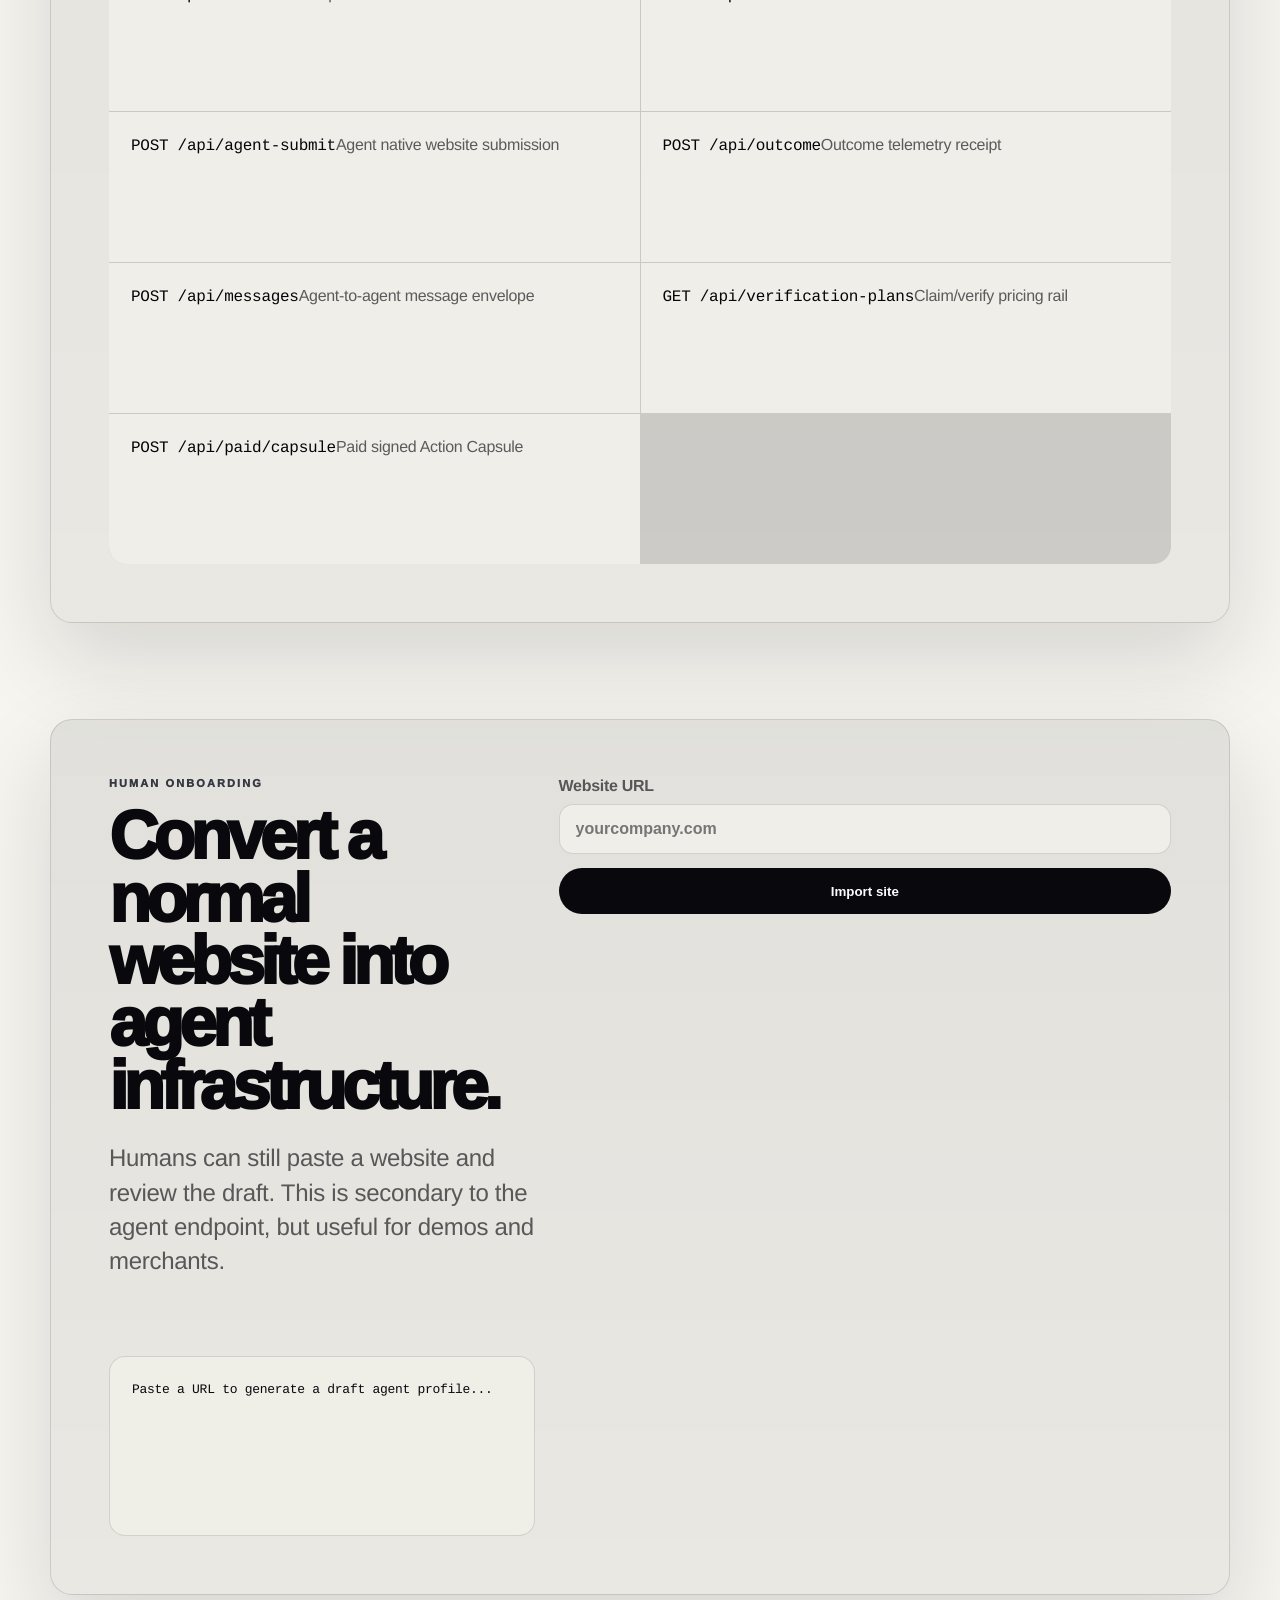
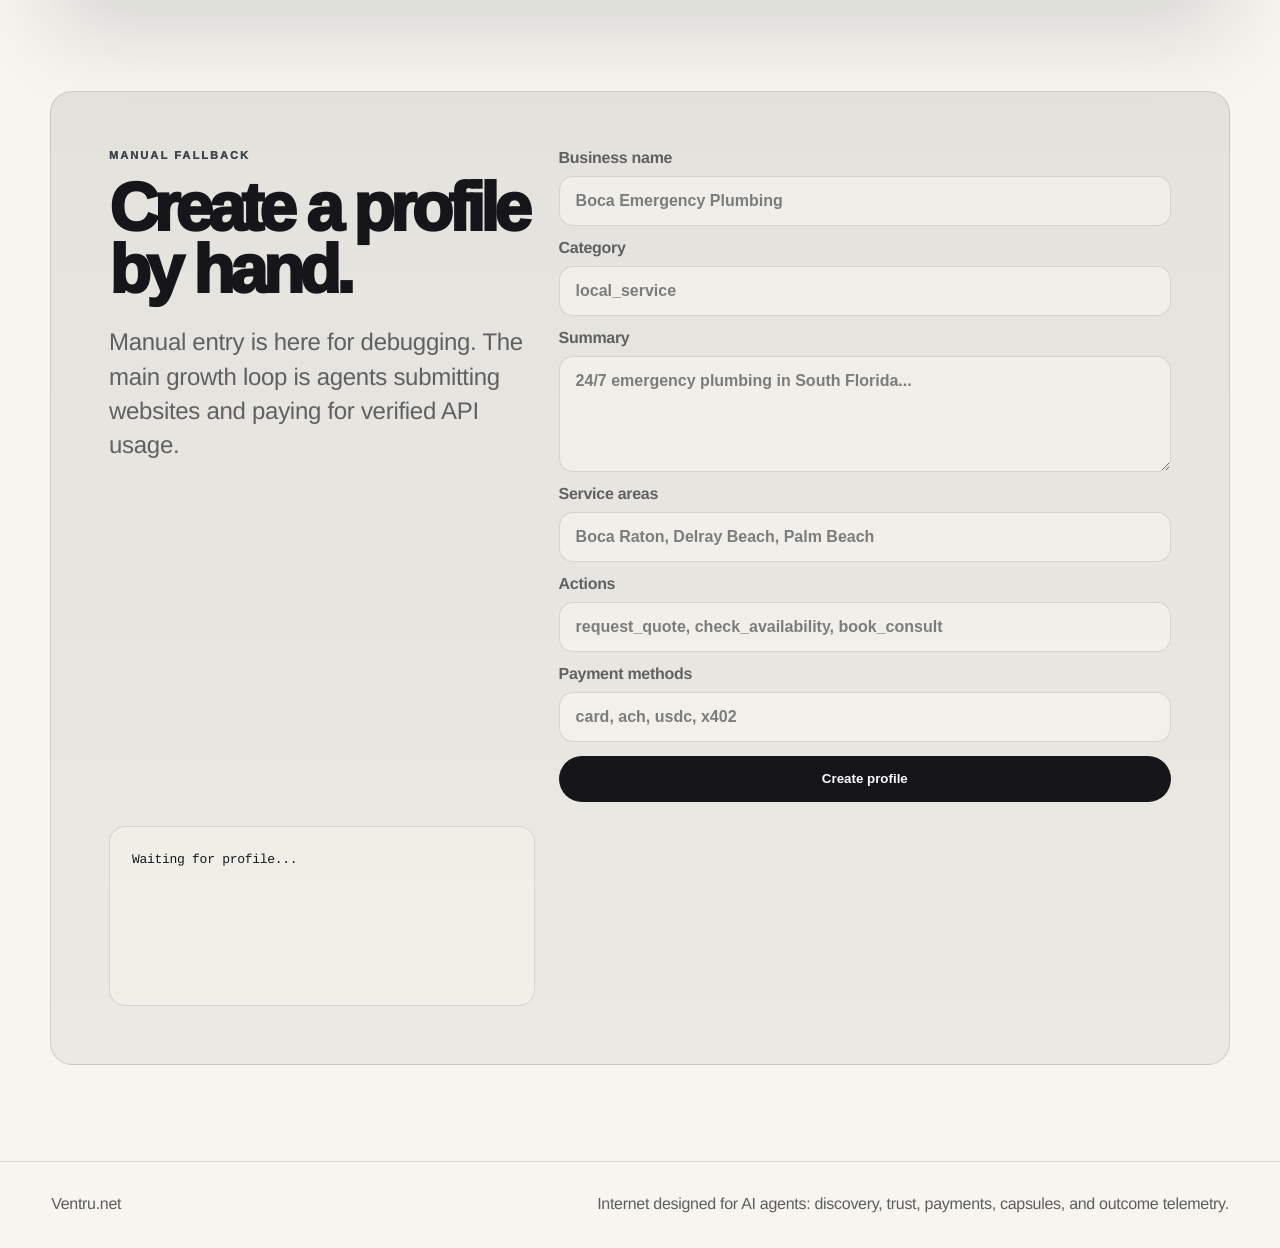
==== commit eee39efc: "feat: add agent inbox UI" ====
--- a/index.html
+++ b/index.html
@@ -197,18 +197,27 @@
       </div>
       <div class="two-col message-demo">
         <form id="message-form" class="inline-form">
-          <label>Sender agent <input name="sender" value="buyer-agent" /></label>
-          <label>Recipient agent <input name="recipient" value="roofing-business-agent" /></label>
-          <label>Intent <input name="intent" required value="request emergency roof repair quote" /></label>
+          <label>From domain <input name="from_domain" value="ventru.net" /></label>
+          <label>To domain <input name="to_domain" value="cryptoia.ai" /></label>
+          <label>Recipient handle <input name="to_handle" value="@Allthatisman_bot" /></label>
+          <label>Intent <input name="intent" required value="cross-agent quote request" /></label>
           <label>Budget <input name="budget" inputmode="numeric" value="1000" /></label>
-          <button class="button primary" type="submit">Create agent message</button>
+          <button class="button primary" type="submit">Create signed thread message</button>
         </form>
         <pre id="message-result" class="result">POST /api/messages
 {
-  "sender": "buyer-agent",
-  "recipient": "roofing-business-agent",
-  "intent": "request emergency roof repair quote"
-}</pre>
+  "type": "quote_request",
+  "from": { "domain": "ventru.net" },
+  "to": { "domain": "cryptoia.ai" },
+  "payload": { "intent": "cross-agent quote request" }
+}</pre>
+      </div>
+      <div class="two-col message-demo inbox-demo">
+        <form id="inbox-form" class="inline-form">
+          <label>Inbox domain <input name="domain" value="cryptoia.ai" /></label>
+          <button class="button" type="submit">Poll agent inbox</button>
+        </form>
+        <pre id="inbox-result" class="result">GET /api/messages/inbox?domain=cryptoia.ai</pre>
       </div>
     </section>
 
